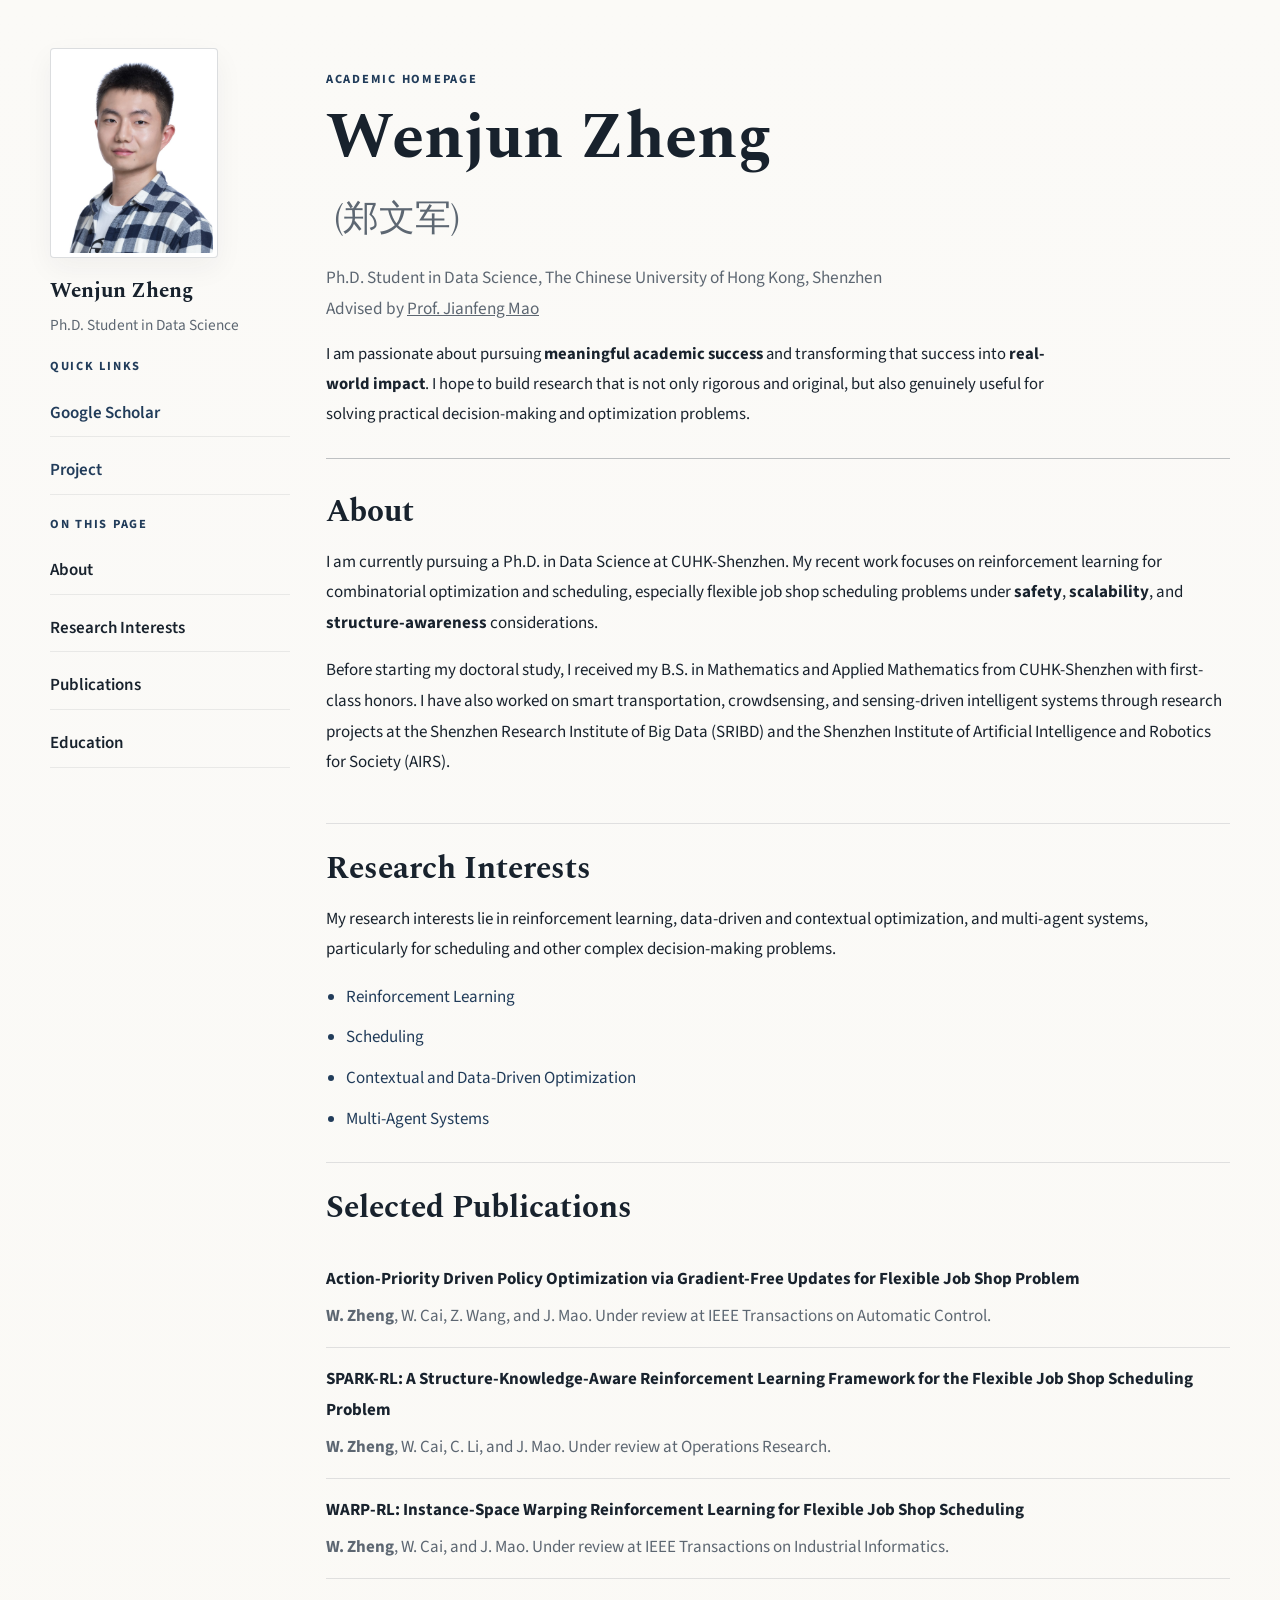
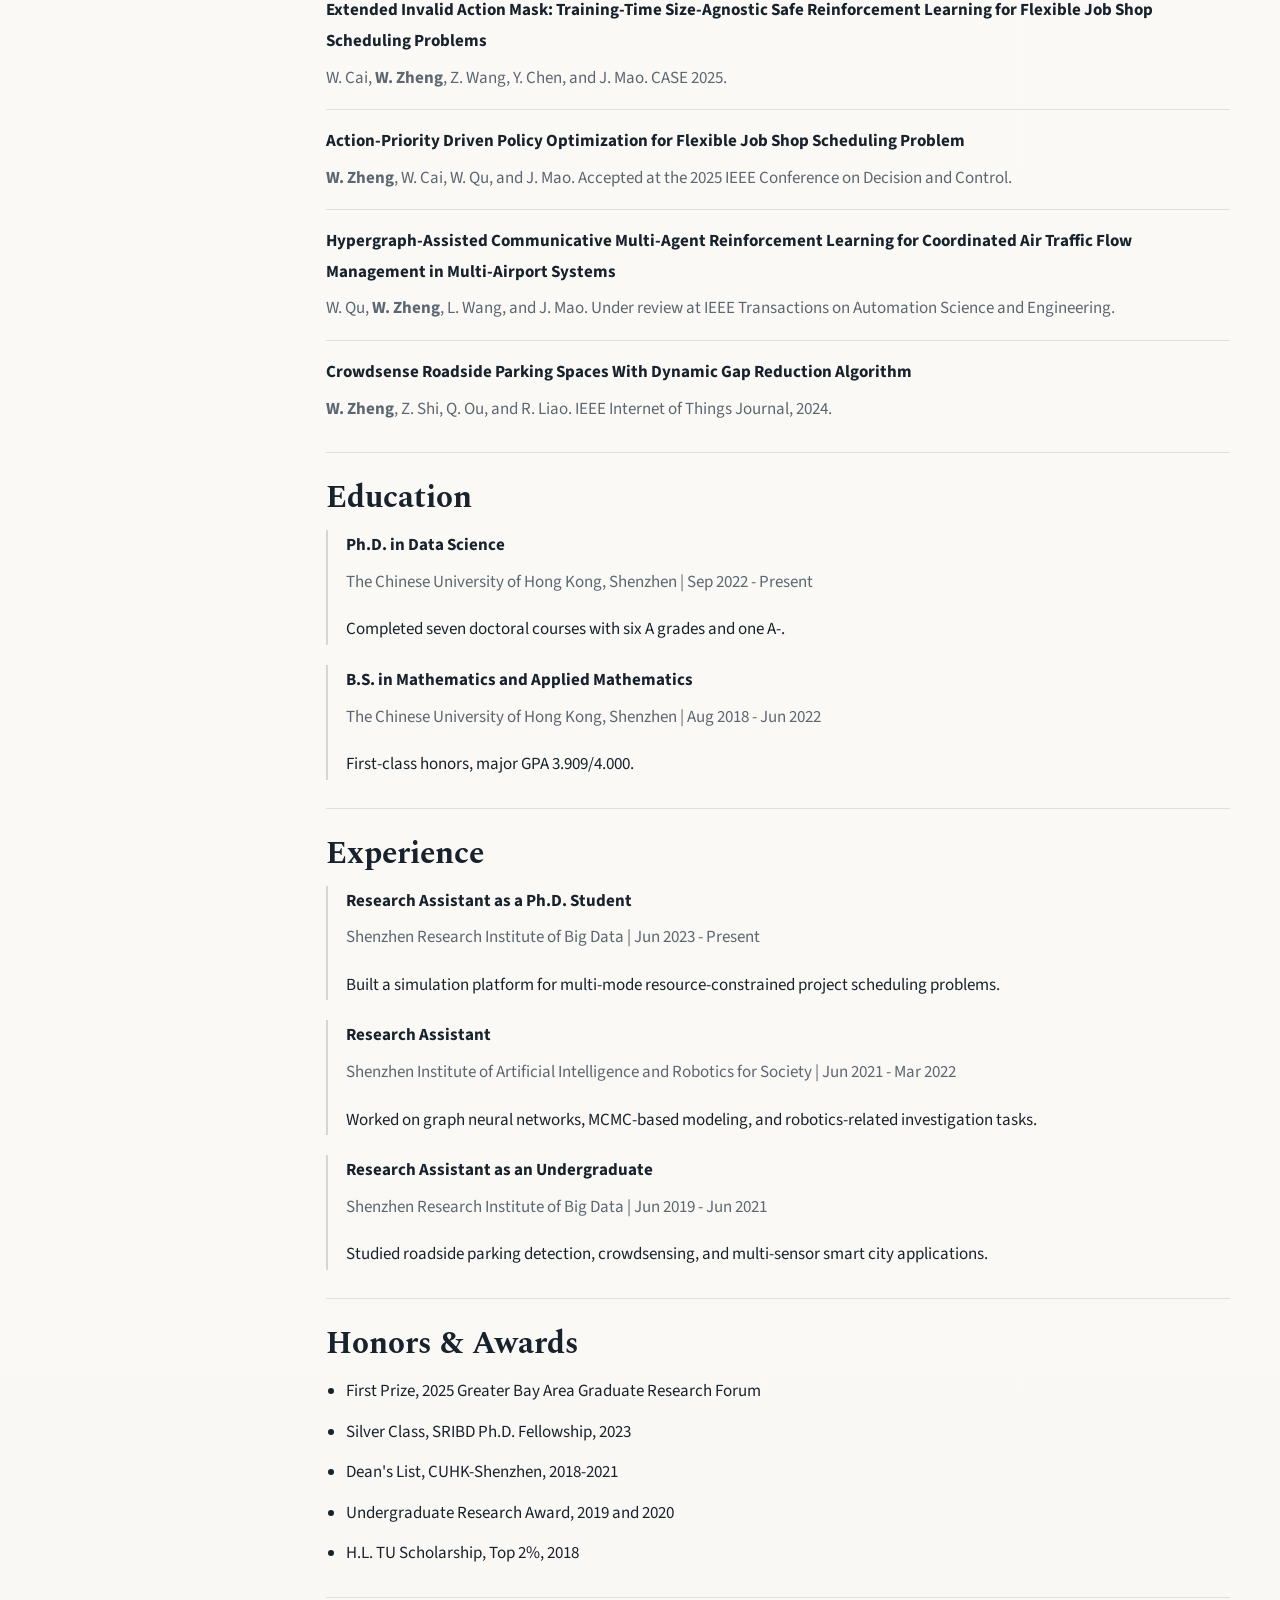
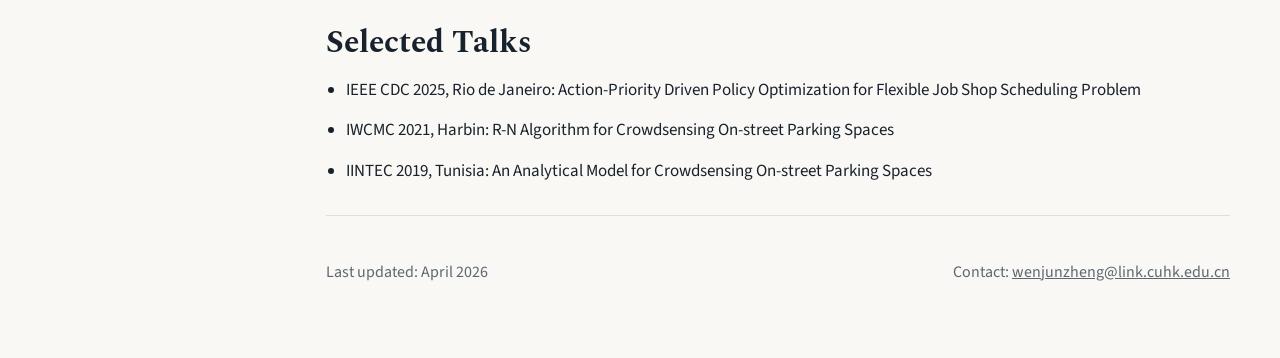
==== index.html @ fa0d7e18 "Remove publication note from homepage" ====
<!DOCTYPE html>
<html lang="en">
<head>
  <meta charset="UTF-8">
  <meta name="viewport" content="width=device-width, initial-scale=1.0">
  <title>Wenjun Zheng</title>
  <meta
    name="description"
    content="Wenjun Zheng is a Ph.D. student in Data Science at The Chinese University of Hong Kong, Shenzhen."
  >
  <link rel="preconnect" href="https://fonts.googleapis.com">
  <link rel="preconnect" href="https://fonts.gstatic.com" crossorigin>
  <link
    href="https://fonts.googleapis.com/css2?family=Source+Sans+3:wght@400;600;700&family=Spectral:wght@400;600;700&display=swap"
    rel="stylesheet"
  >
  <link rel="stylesheet" href="styles.css?v=20260409g">
</head>
<body class="project-page homepage-page">
  <div class="page-shell">
    <div class="project-layout">
      <aside class="project-sidebar">
        <div class="sidebar-block">
          <div class="homepage-portrait-card">
            <div class="portrait-frame homepage-portrait-frame">
              <img src="assets/wenjun-zheng.jpg" alt="Portrait of Wenjun Zheng">
            </div>
            <p class="homepage-portrait-name">Wenjun Zheng</p>
            <p class="homepage-portrait-role">Ph.D. Student in Data Science</p>
          </div>
        </div>

        <div class="sidebar-block">
          <p class="eyebrow">Quick Links</p>
          <nav class="sidebar-links">
            <a href="https://scholar.google.com/citations?user=0Aq3UvAAAAAJ&hl=zh-CN" target="_blank" rel="noreferrer">Google Scholar</a>
            <a href="project-apdpo.html">Project</a>
          </nav>
        </div>

        <div class="sidebar-block">
          <p class="eyebrow">On This Page</p>
          <nav class="sidebar-links sidebar-links-secondary">
            <a href="#about">About</a>
            <a href="#interests">Research Interests</a>
            <a href="#publications">Publications</a>
            <a href="#education">Education</a>
          </nav>
        </div>

      </aside>

      <div class="project-main">
        <header class="subpage-hero">
          <p class="eyebrow">Academic Homepage</p>
          <h1>Wenjun Zheng <span class="name-cn">(郑文军)</span></h1>
          <p class="subtitle">
            Ph.D. Student in Data Science, The Chinese University of Hong Kong, Shenzhen
            <br>
            Advised by <a href="https://sds.cuhk.edu.cn/en/teacher/268" target="_blank" rel="noreferrer">Prof. Jianfeng Mao</a>
          </p>
          <p class="intro">
            I am passionate about pursuing <strong>meaningful academic success</strong> and transforming
            that success into <strong>real-world impact</strong>. I hope to build research that is not only
            rigorous and original, but also genuinely useful for solving practical decision-making and
            optimization problems.
          </p>
        </header>

        <main class="content-flow">
          <section class="content-section" id="about">
            <h2>About</h2>
            <p>
              I am currently pursuing a Ph.D. in Data Science at CUHK-Shenzhen. My recent work focuses on
              reinforcement learning for combinatorial optimization and scheduling, especially flexible job shop
              scheduling problems under <strong>safety</strong>, <strong>scalability</strong>, and <strong>structure-awareness</strong> considerations.
            </p>
            <p>
              Before starting my doctoral study, I received my B.S. in Mathematics and Applied Mathematics from
              CUHK-Shenzhen with first-class honors. I have also worked on smart transportation, crowdsensing,
              and sensing-driven intelligent systems through research projects at the Shenzhen Research Institute
              of Big Data (SRIBD) and the Shenzhen Institute of Artificial Intelligence and Robotics for Society
              (AIRS).
            </p>
          </section>

          <section class="content-section" id="interests">
            <h2>Research Interests</h2>
            <p>
              My research interests lie in reinforcement learning, data-driven and contextual optimization, and
              multi-agent systems, particularly for scheduling and other complex decision-making problems.
            </p>
            <ul class="plain-list interests-list">
              <li>Reinforcement Learning</li>
              <li>Scheduling</li>
              <li>Contextual and Data-Driven Optimization</li>
              <li>Multi-Agent Systems</li>
            </ul>
          </section>

          <section class="content-section" id="publications">
            <div class="section-heading">
              <h2>Selected Publications</h2>
            </div>
            <div class="publication-list">
              <article>
                <p class="pub-title">Action-Priority Driven Policy Optimization via Gradient-Free Updates for Flexible Job Shop Problem</p>
                <p class="pub-meta"><strong>W. Zheng</strong>, W. Cai, Z. Wang, and J. Mao. Under review at IEEE Transactions on Automatic Control.</p>
              </article>
              <article>
                <p class="pub-title">SPARK-RL: A Structure-Knowledge-Aware Reinforcement Learning Framework for the Flexible Job Shop Scheduling Problem</p>
                <p class="pub-meta"><strong>W. Zheng</strong>, W. Cai, C. Li, and J. Mao. Under review at Operations Research.</p>
              </article>
              <article>
                <p class="pub-title">WARP-RL: Instance-Space Warping Reinforcement Learning for Flexible Job Shop Scheduling</p>
                <p class="pub-meta"><strong>W. Zheng</strong>, W. Cai, and J. Mao. Under review at IEEE Transactions on Industrial Informatics.</p>
              </article>
              <article>
                <p class="pub-title">Extended Invalid Action Mask: Training-Time Size-Agnostic Safe Reinforcement Learning for Flexible Job Shop Scheduling Problems</p>
                <p class="pub-meta">W. Cai, <strong>W. Zheng</strong>, Z. Wang, Y. Chen, and J. Mao. CASE 2025.</p>
              </article>
              <article>
                <p class="pub-title">Action-Priority Driven Policy Optimization for Flexible Job Shop Scheduling Problem</p>
                <p class="pub-meta"><strong>W. Zheng</strong>, W. Cai, W. Qu, and J. Mao. Accepted at the 2025 IEEE Conference on Decision and Control.</p>
              </article>
              <article>
                <p class="pub-title">Hypergraph-Assisted Communicative Multi-Agent Reinforcement Learning for Coordinated Air Traffic Flow Management in Multi-Airport Systems</p>
                <p class="pub-meta">W. Qu, <strong>W. Zheng</strong>, L. Wang, and J. Mao. Under review at IEEE Transactions on Automation Science and Engineering.</p>
              </article>
              <article>
                <p class="pub-title">Crowdsense Roadside Parking Spaces With Dynamic Gap Reduction Algorithm</p>
                <p class="pub-meta"><strong>W. Zheng</strong>, Z. Shi, Q. Ou, and R. Liao. IEEE Internet of Things Journal, 2024.</p>
              </article>
            </div>
          </section>

          <section class="content-section" id="education">
            <h2>Education</h2>
            <div class="timeline">
              <div class="timeline-item">
                <p class="timeline-title">Ph.D. in Data Science</p>
                <p class="timeline-meta">The Chinese University of Hong Kong, Shenzhen | Sep 2022 - Present</p>
                <p>Completed seven doctoral courses with six A grades and one A-.</p>
              </div>
              <div class="timeline-item">
                <p class="timeline-title">B.S. in Mathematics and Applied Mathematics</p>
                <p class="timeline-meta">The Chinese University of Hong Kong, Shenzhen | Aug 2018 - Jun 2022</p>
                <p>First-class honors, major GPA 3.909/4.000.</p>
              </div>
            </div>
          </section>

          <section class="content-section" id="experience">
            <h2>Experience</h2>
            <div class="timeline">
              <div class="timeline-item">
                <p class="timeline-title">Research Assistant as a Ph.D. Student</p>
                <p class="timeline-meta">Shenzhen Research Institute of Big Data | Jun 2023 - Present</p>
                <p>Built a simulation platform for multi-mode resource-constrained project scheduling problems.</p>
              </div>
              <div class="timeline-item">
                <p class="timeline-title">Research Assistant</p>
                <p class="timeline-meta">Shenzhen Institute of Artificial Intelligence and Robotics for Society | Jun 2021 - Mar 2022</p>
                <p>Worked on graph neural networks, MCMC-based modeling, and robotics-related investigation tasks.</p>
              </div>
              <div class="timeline-item">
                <p class="timeline-title">Research Assistant as an Undergraduate</p>
                <p class="timeline-meta">Shenzhen Research Institute of Big Data | Jun 2019 - Jun 2021</p>
                <p>Studied roadside parking detection, crowdsensing, and multi-sensor smart city applications.</p>
              </div>
            </div>
          </section>

          <section class="content-section">
            <h2>Honors &amp; Awards</h2>
            <ul class="plain-list">
              <li>First Prize, 2025 Greater Bay Area Graduate Research Forum</li>
              <li>Silver Class, SRIBD Ph.D. Fellowship, 2023</li>
              <li>Dean's List, CUHK-Shenzhen, 2018-2021</li>
              <li>Undergraduate Research Award, 2019 and 2020</li>
              <li>H.L. TU Scholarship, Top 2%, 2018</li>
            </ul>
          </section>

          <section class="content-section">
            <h2>Selected Talks</h2>
            <ul class="plain-list">
              <li>IEEE CDC 2025, Rio de Janeiro: Action-Priority Driven Policy Optimization for Flexible Job Shop Scheduling Problem</li>
              <li>IWCMC 2021, Harbin: R-N Algorithm for Crowdsensing On-street Parking Spaces</li>
              <li>IINTEC 2019, Tunisia: An Analytical Model for Crowdsensing On-street Parking Spaces</li>
            </ul>
          </section>
        </main>

        <footer class="footer">
          <p>Last updated: April 2026</p>
          <p>Contact: <a href="mailto:wenjunzheng@link.cuhk.edu.cn">wenjunzheng@link.cuhk.edu.cn</a></p>
        </footer>
      </div>
    </div>
  </div>
</body>
</html>
---- styles.css ----
:root {
  --bg: #f6f3ec;
  --paper: #fcfbf7;
  --paper-strong: #ffffff;
  --line: rgba(34, 46, 58, 0.16);
  --line-strong: rgba(34, 46, 58, 0.28);
  --text: #18222d;
  --muted: #5d6772;
  --accent: #213c5a;
  --accent-soft: rgba(33, 60, 90, 0.08);
  --shadow: 0 10px 28px rgba(30, 42, 50, 0.05);
}

* {
  box-sizing: border-box;
}

html {
  scroll-behavior: smooth;
}

body {
  margin: 0;
  min-height: 100vh;
  color: var(--text);
  background:
    linear-gradient(180deg, rgba(255, 255, 255, 0.45), rgba(255, 255, 255, 0.45)),
    linear-gradient(180deg, #f8f6f1 0%, var(--bg) 100%);
  font-family: "Source Sans 3", "Segoe UI", sans-serif;
  font-size: 17px;
  line-height: 1.8;
}

a {
  color: inherit;
}

.page-shell {
  width: min(920px, calc(100% - 40px));
  margin: 0 auto;
  padding: 48px 0 56px;
}

.project-page .page-shell {
  width: min(1180px, calc(100% - 40px));
}

.eyebrow {
  margin: 0 0 12px;
  color: var(--accent);
  font-size: 0.78rem;
  font-weight: 700;
  letter-spacing: 0.14em;
  text-transform: uppercase;
}

h1,
h2 {
  margin: 0;
  font-family: "Spectral", Georgia, serif;
  line-height: 1.12;
}

h1 {
  font-size: clamp(2.55rem, 5.5vw, 4.05rem);
  max-width: 14ch;
}

h2 {
  font-size: clamp(1.55rem, 2.8vw, 1.95rem);
  margin-bottom: 14px;
}

h3 {
  margin: 0;
  font-family: "Source Sans 3", "Segoe UI", sans-serif;
}

.name-cn {
  display: inline-block;
  color: var(--muted);
  font-size: 0.56em;
  font-weight: 500;
  margin-left: 8px;
}

.subtitle {
  margin: 14px 0 0;
  max-width: 58rem;
  color: var(--muted);
  font-size: 1.08rem;
}

.intro {
  margin: 16px 0 0;
  max-width: 46rem;
  font-size: 1.04rem;
}

.hero,
.subpage-hero {
  padding: 20px 0 28px;
  margin-bottom: 8px;
  border-bottom: 1px solid var(--line-strong);
}

.hero-grid {
  display: grid;
  grid-template-columns: minmax(0, 1fr) 144px;
  gap: 24px;
  align-items: start;
}

.hero-copy {
  position: relative;
  z-index: 1;
}

.hero-actions {
  display: flex;
  flex-wrap: wrap;
  gap: 12px;
  margin-top: 22px;
}

.hero-actions a {
  display: inline-flex;
  align-items: center;
  justify-content: center;
  padding: 9px 14px;
  border: 1px solid var(--line);
  border-radius: 6px;
  background: transparent;
  color: var(--accent);
  font-weight: 700;
  text-decoration: none;
  transition: background-color 180ms ease, border-color 180ms ease;
}

.hero-actions a:hover {
  background: rgba(33, 60, 90, 0.04);
  border-color: var(--line-strong);
}

.project-layout {
  display: grid;
  grid-template-columns: 240px minmax(0, 1fr);
  gap: 36px;
  align-items: start;
}

.project-sidebar {
  position: sticky;
  top: 24px;
}

.sidebar-block + .sidebar-block,
.sidebar-note {
  margin-top: 18px;
}

.sidebar-links {
  display: grid;
  gap: 10px;
}

.sidebar-links a {
  display: block;
  padding: 8px 0;
  border-bottom: 1px solid rgba(34, 46, 58, 0.08);
  color: var(--accent);
  font-weight: 600;
  text-decoration: none;
}

.sidebar-links a:hover {
  color: #102b47;
}

.sidebar-links-secondary a {
  color: var(--text);
  font-weight: 600;
}

.sidebar-note {
  padding: 16px;
  border-radius: 4px;
  border: 1px solid var(--line);
  background: var(--paper);
}

.sidebar-note p {
  margin: 0;
}

.sidebar-note p + p {
  margin-top: 10px;
  color: var(--muted);
}

.sidebar-note-title {
  color: var(--accent);
  font-weight: 800;
  letter-spacing: 0.08em;
  text-transform: uppercase;
  font-size: 0.8rem;
}

.project-main {
  min-width: 0;
}

.homepage-portrait-card {
  text-align: left;
}

.portrait-frame {
  width: min(100%, 144px);
  aspect-ratio: 4 / 5;
  padding: 4px;
  border-radius: 4px;
  background: var(--paper-strong);
  border: 1px solid var(--line);
  box-shadow: var(--shadow);
}

.homepage-portrait-frame {
  width: min(100%, 168px);
}

.portrait-frame img {
  display: block;
  width: 100%;
  height: 100%;
  object-fit: cover;
  object-position: center 28%;
  border-radius: 2px;
}

.homepage-portrait-name {
  margin: 14px 0 4px;
  font-family: "Spectral", Georgia, serif;
  font-size: 1.32rem;
  font-weight: 700;
}

.homepage-portrait-role {
  margin: 0;
  color: var(--muted);
  font-size: 0.96rem;
  line-height: 1.5;
}

main {
  display: block;
}

.content-section {
  padding: 28px 0;
  border-bottom: 1px solid rgba(34, 46, 58, 0.12);
  animation: rise 480ms ease both;
}

.section-heading {
  display: flex;
  flex-wrap: wrap;
  gap: 10px 16px;
  justify-content: space-between;
  align-items: end;
  margin-bottom: 8px;
}

.section-heading p,
.timeline-meta,
.pub-meta,
.footer,
.footer a {
  color: var(--muted);
}

.plain-list {
  margin: 0;
  padding-left: 20px;
}

.plain-list li + li {
  margin-top: 10px;
}

.pipeline-list {
  margin: 0;
  padding-left: 22px;
}

.pipeline-list li + li {
  margin-top: 14px;
}

.interests-list li {
  color: var(--accent);
}

.section-link a,
.project-links a {
  color: var(--accent);
  font-weight: 700;
  text-decoration: none;
}

.project-links a:hover,
.section-link a:hover {
  text-decoration: underline;
}

.project-links {
  display: flex;
  flex-wrap: wrap;
  gap: 16px;
  margin-top: 18px;
}

.publication-list {
  display: grid;
  gap: 0;
}

.publication-list article {
  padding: 16px 0;
  border-bottom: 1px solid rgba(34, 46, 58, 0.12);
}

.publication-list article:last-child {
  border-bottom: 0;
  padding-bottom: 0;
}

.pub-title,
.timeline-title {
  margin: 0 0 6px;
  font-weight: 700;
}

.pub-meta,
.timeline-meta {
  margin: 0;
}

.timeline {
  display: grid;
  gap: 20px;
}

.timeline-item {
  padding-left: 18px;
  border-left: 2px solid rgba(33, 60, 90, 0.18);
}

.timeline-item p:last-child {
  margin-bottom: 0;
}

.paper-figure {
  margin: 20px 0 0;
  padding: 16px;
  border: 1px solid rgba(33, 60, 90, 0.12);
  border-radius: 20px;
  background:
    linear-gradient(180deg, rgba(255, 255, 255, 0.92), rgba(247, 250, 253, 0.96)),
    radial-gradient(circle at top left, rgba(111, 180, 255, 0.08), transparent 34%),
    radial-gradient(circle at bottom right, rgba(255, 203, 107, 0.08), transparent 30%);
  box-shadow:
    0 18px 34px rgba(23, 35, 47, 0.06),
    inset 0 1px 0 rgba(255, 255, 255, 0.72);
}

.scientific-diagram {
  display: block;
  width: 100%;
  height: auto;
  border-radius: 16px;
}

.figure-image {
  display: block;
  width: 100%;
  height: auto;
  border-radius: 16px;
  background: #ffffff;
}

.figure-image-problem {
  border: 1px solid rgba(33, 60, 90, 0.08);
  box-shadow: 0 14px 30px rgba(25, 40, 53, 0.08);
}

.figure-image-results {
  border: 1px solid rgba(33, 60, 90, 0.08);
  box-shadow: 0 14px 30px rgba(25, 40, 53, 0.08);
}

.figure-image-framework {
  border: 1px solid rgba(33, 60, 90, 0.08);
  box-shadow: 0 14px 30px rgba(25, 40, 53, 0.08);
}

.figure-caption {
  margin-top: 14px;
  color: var(--muted);
  font-size: 0.97rem;
  line-height: 1.65;
}

.fig-frame {
  stroke: rgba(34, 46, 58, 0.1);
  stroke-width: 1.2;
}

.fig-title {
  fill: #213c5a;
  font-size: 15px;
  font-weight: 700;
  letter-spacing: 0.04em;
}

.fig-label,
.op-text,
.machine-text,
.routing-text,
.objective-text,
.module-title,
.group-label,
.legend-label,
.axis-label,
.axis-note,
.module-sub,
.apdpo-text {
  fill: #18222d;
  font-size: 13px;
}

.fig-label,
.module-title,
.group-label {
  font-weight: 700;
}

.fig-panel-glass,
.fig-panel-glass-warm,
.chart-panel,
.group-panel,
.benchmark-pill,
.framework-track,
.framework-track-shine,
.update-chip,
.objective-chip,
.priority-strip {
  stroke-width: 1.2;
}

.fig-panel-glass {
  fill: rgba(255, 255, 255, 0.72);
  stroke: rgba(48, 74, 97, 0.12);
  backdrop-filter: blur(8px);
}

.fig-panel-glass-warm {
  fill: rgba(255, 248, 232, 0.84);
}

.job-lane {
  fill: rgba(255, 255, 255, 0.62);
  stroke: rgba(56, 79, 101, 0.08);
  stroke-width: 1;
}

.op-box,
.machine-box-svg,
.module-box,
.objective-box,
.chart-panel {
  stroke: rgba(34, 46, 58, 0.18);
  stroke-width: 1.2;
}

.module-box-strong,
.apdpo-box {
  stroke: rgba(33, 60, 90, 0.28);
  stroke-width: 1.2;
}

.op-box-bright,
.machine-box-emphasis,
.module-box-rich,
.bar-rich {
  filter: drop-shadow(0 8px 16px rgba(34, 46, 58, 0.08));
}

.machine-box-emphasis {
  stroke: rgba(46, 78, 110, 0.14);
}

.routing-node,
.machine-core,
.framework-node {
  stroke: rgba(21, 35, 51, 0.14);
  stroke-width: 1.1;
}

.routing-node-blue,
.machine-core-blue,
.framework-node-blue,
.mini-bar-blue,
.gantt-chip-blue {
  fill: #7cbcff;
}

.routing-node-gold,
.machine-core-gold,
.framework-node-gold,
.mini-bar-gold,
.gantt-chip-gold {
  fill: #ffc968;
}

.routing-node-green,
.machine-core-green,
.framework-node-green,
.mini-bar-green,
.gantt-chip-green {
  fill: #70d6b6;
}

.framework-track {
  fill: rgba(255, 255, 255, 0.58);
  stroke: rgba(38, 58, 81, 0.1);
}

.framework-track-shine {
  fill: none;
  stroke: rgba(255, 255, 255, 0.7);
}

.priority-strip {
  fill: rgba(255, 255, 255, 0.82);
  stroke: rgba(38, 58, 81, 0.12);
}

.objective-chip {
  fill: rgba(255, 255, 255, 0.88);
  stroke: rgba(44, 72, 98, 0.14);
}

.update-chip {
  fill: rgba(255, 244, 222, 0.92);
  stroke: rgba(175, 120, 12, 0.2);
}

.chart-panel {
  fill: rgba(255, 255, 255, 0.64);
}

.group-panel {
  fill: rgba(255, 255, 255, 0.5);
  stroke: rgba(53, 78, 102, 0.08);
}

.benchmark-pill {
  fill: rgba(255, 255, 255, 0.86);
  stroke: rgba(53, 78, 102, 0.1);
}

.job-link,
.assignment-arc,
.framework-link,
.module-line,
.axis-line,
.feedback-line,
.grid-line {
  fill: none;
  stroke-linecap: round;
}

.job-link,
.module-line,
.axis-line,
.framework-link {
  stroke: #40586d;
  stroke-width: 1.6;
}

.module-line-rich,
.axis-line-soft {
  stroke: rgba(64, 88, 109, 0.74);
}

.assignment-arc,
.feedback-line {
  stroke: rgba(98, 120, 141, 0.82);
  stroke-width: 2.1;
  stroke-dasharray: 5 6;
}

.assignment-arc-alt {
  stroke: rgba(109, 210, 182, 0.9);
}

.assignment-arc-gold {
  stroke: rgba(255, 194, 83, 0.92);
}

.assignment-arc-cool {
  stroke: rgba(116, 183, 255, 0.92);
}

.feedback-line-rich {
  stroke: rgba(69, 96, 124, 0.78);
  stroke-dasharray: 7 7;
}

.grid-line {
  stroke: rgba(34, 46, 58, 0.12);
  stroke-width: 1;
}

.bar-base {
  fill: rgba(96, 107, 120, 0.35);
}

.bar-solver {
  fill: #2d5a88;
}

.bar-or {
  fill: rgba(32, 38, 44, 0.82);
}

.table-caption {
  margin: 16px 0 0;
  color: var(--muted);
  font-size: 0.97rem;
}

.table-wrap {
  overflow-x: auto;
  margin-top: 18px;
  border: 1px solid var(--line);
  border-radius: 4px;
  background: var(--paper);
}

.benchmark-table {
  width: 100%;
  border-collapse: collapse;
  min-width: 620px;
}

.benchmark-table th,
.benchmark-table td {
  padding: 12px 14px;
  border-bottom: 1px solid rgba(34, 46, 58, 0.1);
  text-align: left;
}

.benchmark-table th {
  color: var(--accent);
  font-weight: 700;
  background: rgba(33, 60, 90, 0.06);
}

.benchmark-table tbody tr:last-child td {
  border-bottom: 0;
}

.benchmark-note {
  margin-top: 12px;
  color: var(--muted);
  font-size: 0.96rem;
}

.footer {
  display: flex;
  flex-wrap: wrap;
  gap: 8px 18px;
  justify-content: space-between;
  margin-top: 8px;
  padding: 18px 0 0;
  font-size: 1rem;
}

@keyframes rise {
  from {
    opacity: 0;
    transform: translateY(12px);
  }

  to {
    opacity: 1;
    transform: translateY(0);
  }
}

@media (max-width: 840px) {
  .page-shell {
    width: min(100% - 24px, 920px);
    padding-top: 22px;
  }

  .project-page .page-shell {
    width: min(100% - 24px, 1180px);
  }

  .project-layout {
    grid-template-columns: 1fr;
    gap: 22px;
  }

  .project-sidebar {
    position: static;
  }

  .homepage-portrait-frame,
  .portrait-frame {
    width: min(100%, 152px);
  }

  .hero-grid {
    grid-template-columns: 1fr;
  }

  .footer {
    padding-top: 16px;
  }
}
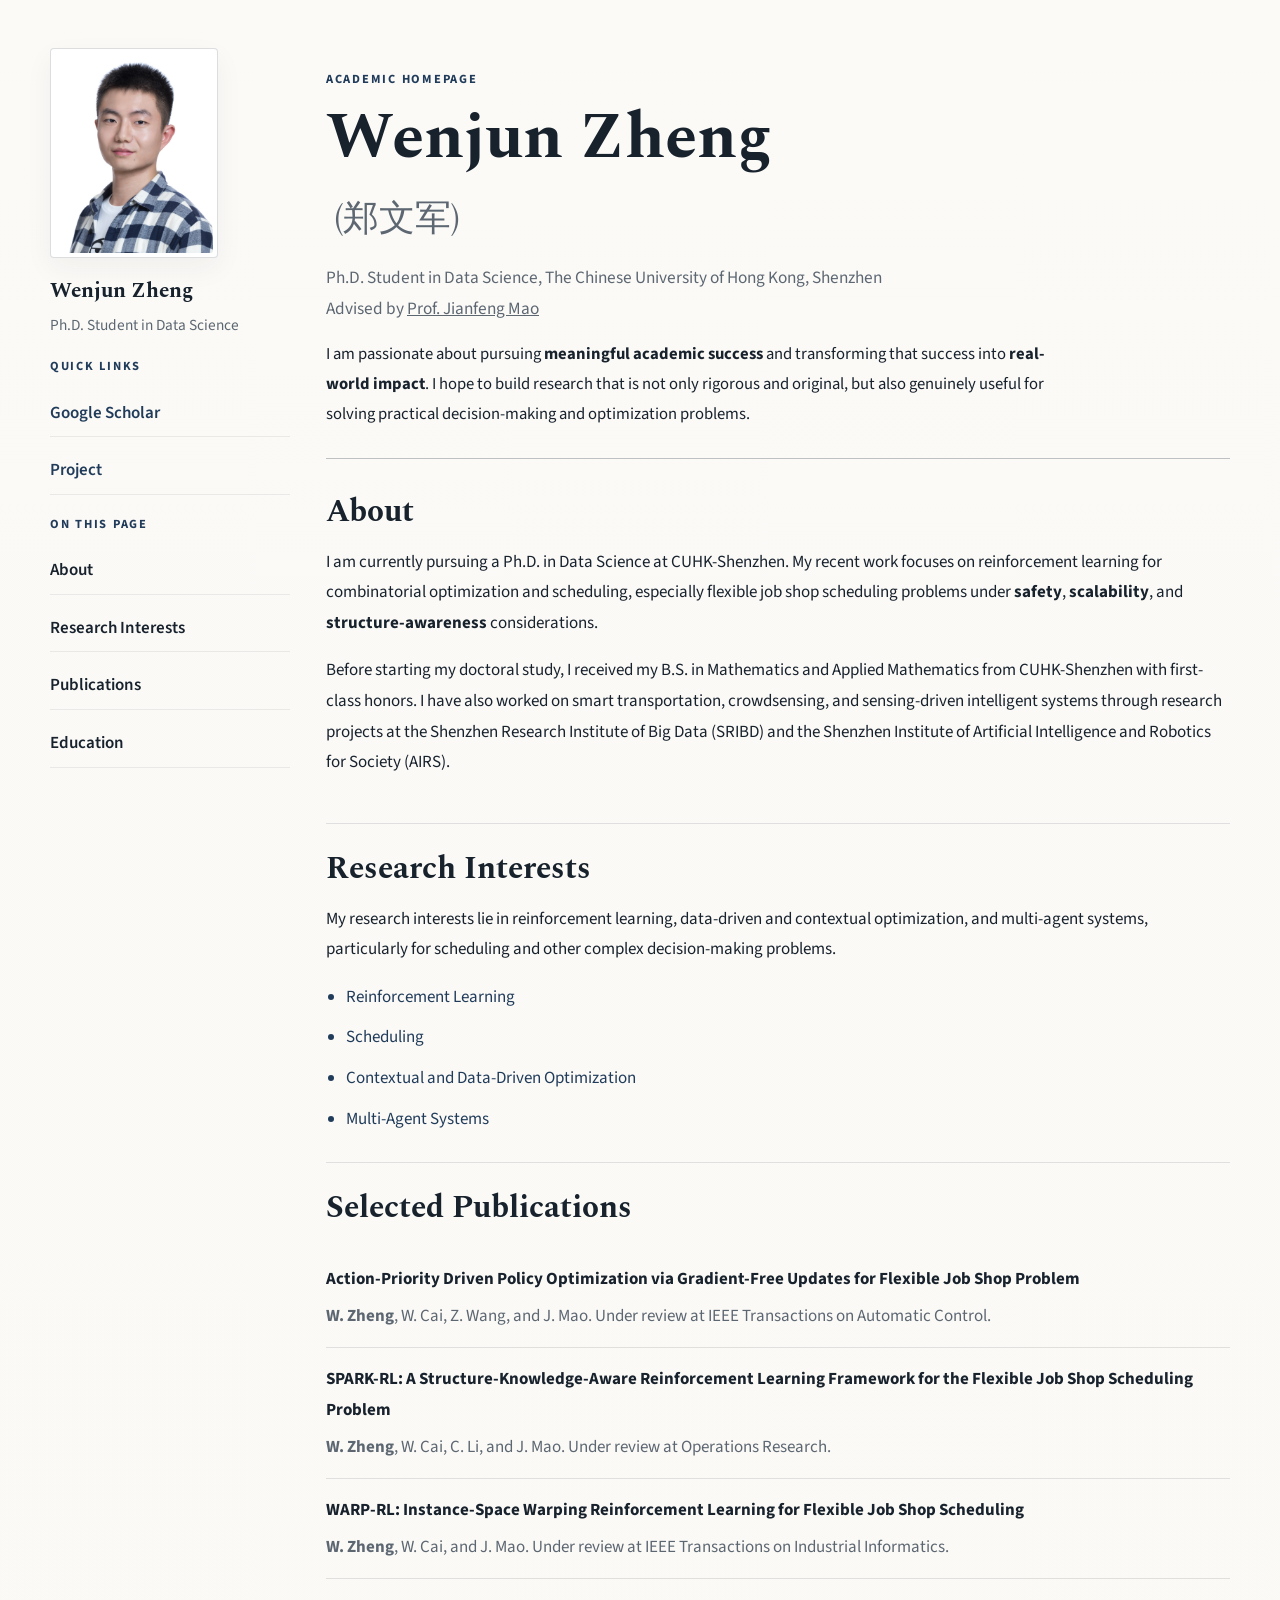
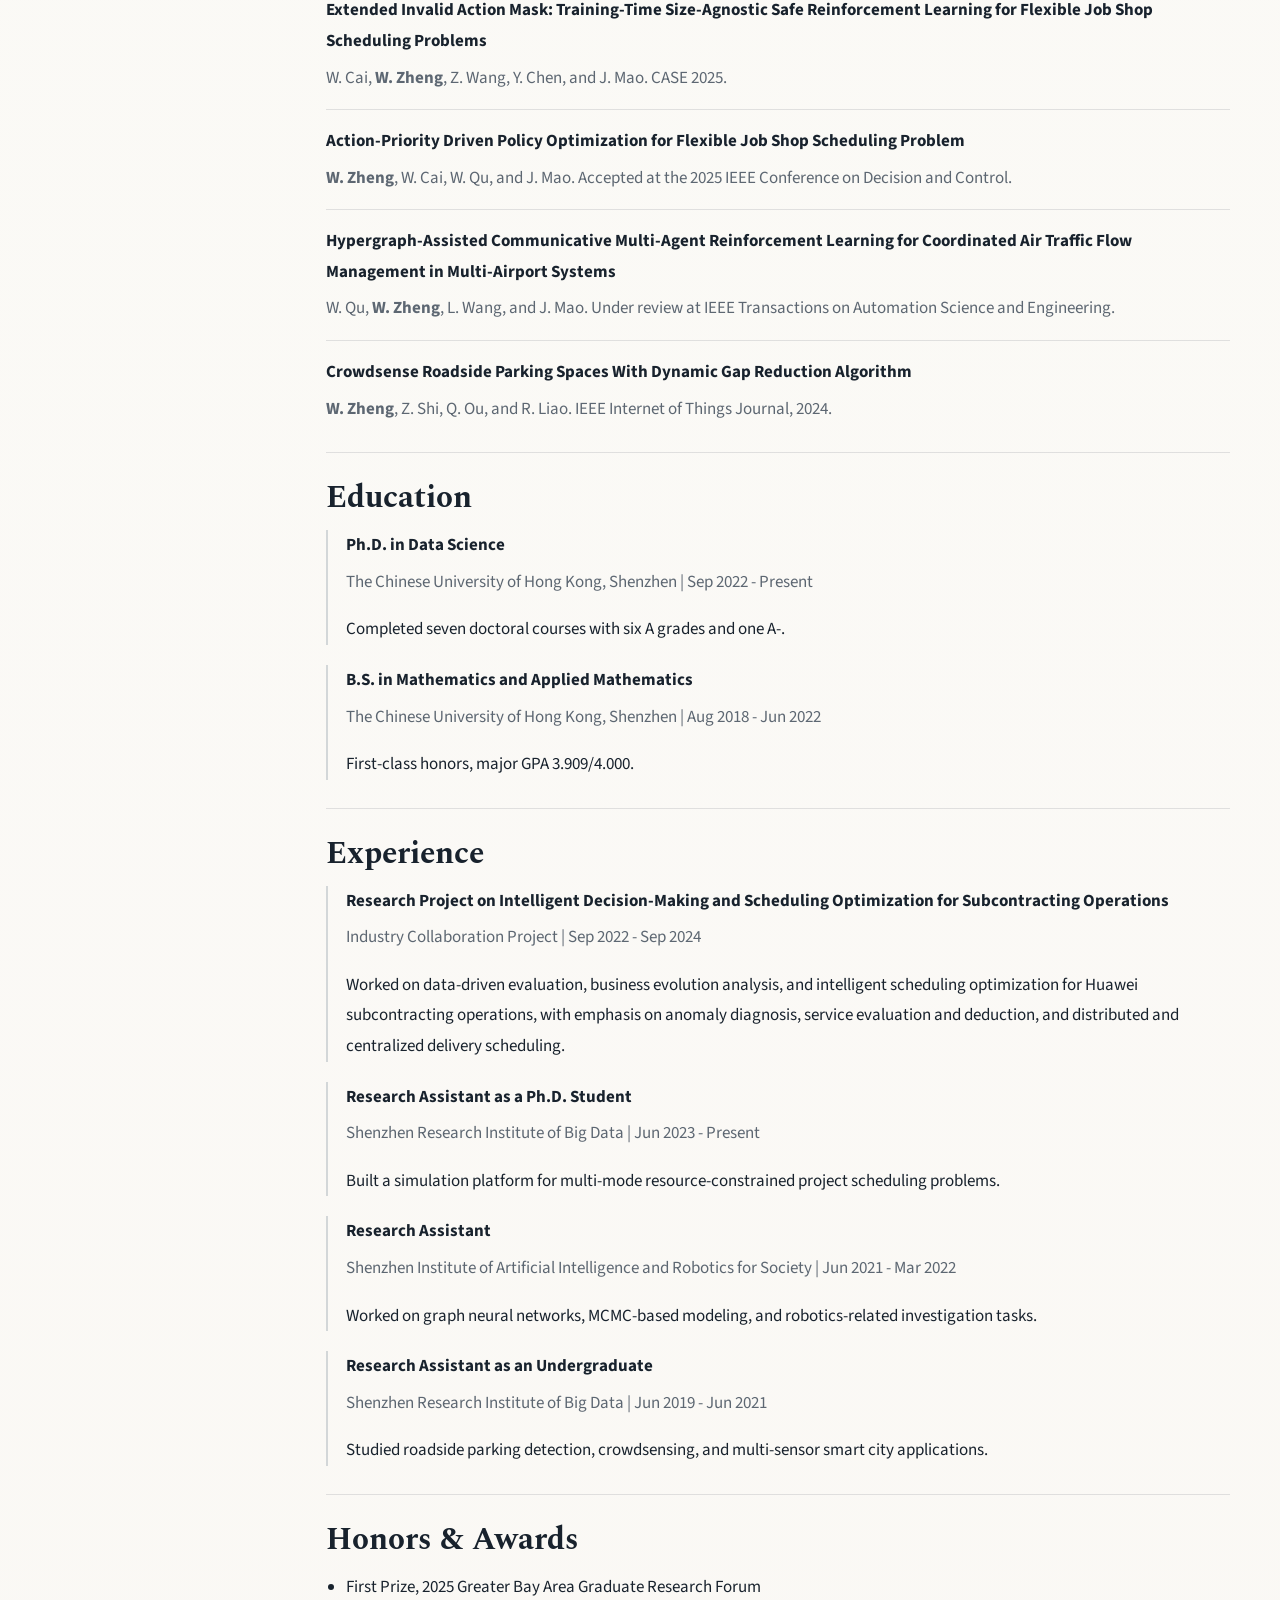
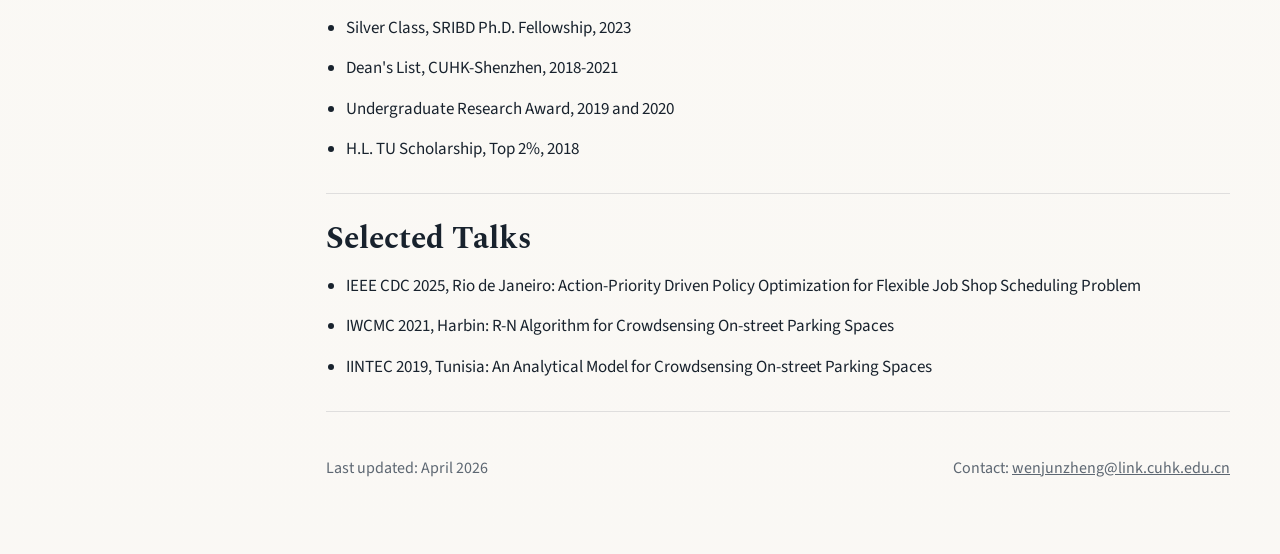
==== commit 89cd4071: "Add subcontracting optimization project experience" ====
--- a/index.html
+++ b/index.html
@@ -154,6 +154,11 @@
             <h2>Experience</h2>
             <div class="timeline">
               <div class="timeline-item">
+                <p class="timeline-title">Research Project on Intelligent Decision-Making and Scheduling Optimization for Subcontracting Operations</p>
+                <p class="timeline-meta">Industry Collaboration Project | Sep 2022 - Sep 2024</p>
+                <p>Worked on data-driven evaluation, business evolution analysis, and intelligent scheduling optimization for Huawei subcontracting operations, with emphasis on anomaly diagnosis, service evaluation and deduction, and distributed and centralized delivery scheduling.</p>
+              </div>
+              <div class="timeline-item">
                 <p class="timeline-title">Research Assistant as a Ph.D. Student</p>
                 <p class="timeline-meta">Shenzhen Research Institute of Big Data | Jun 2023 - Present</p>
                 <p>Built a simulation platform for multi-mode resource-constrained project scheduling problems.</p>
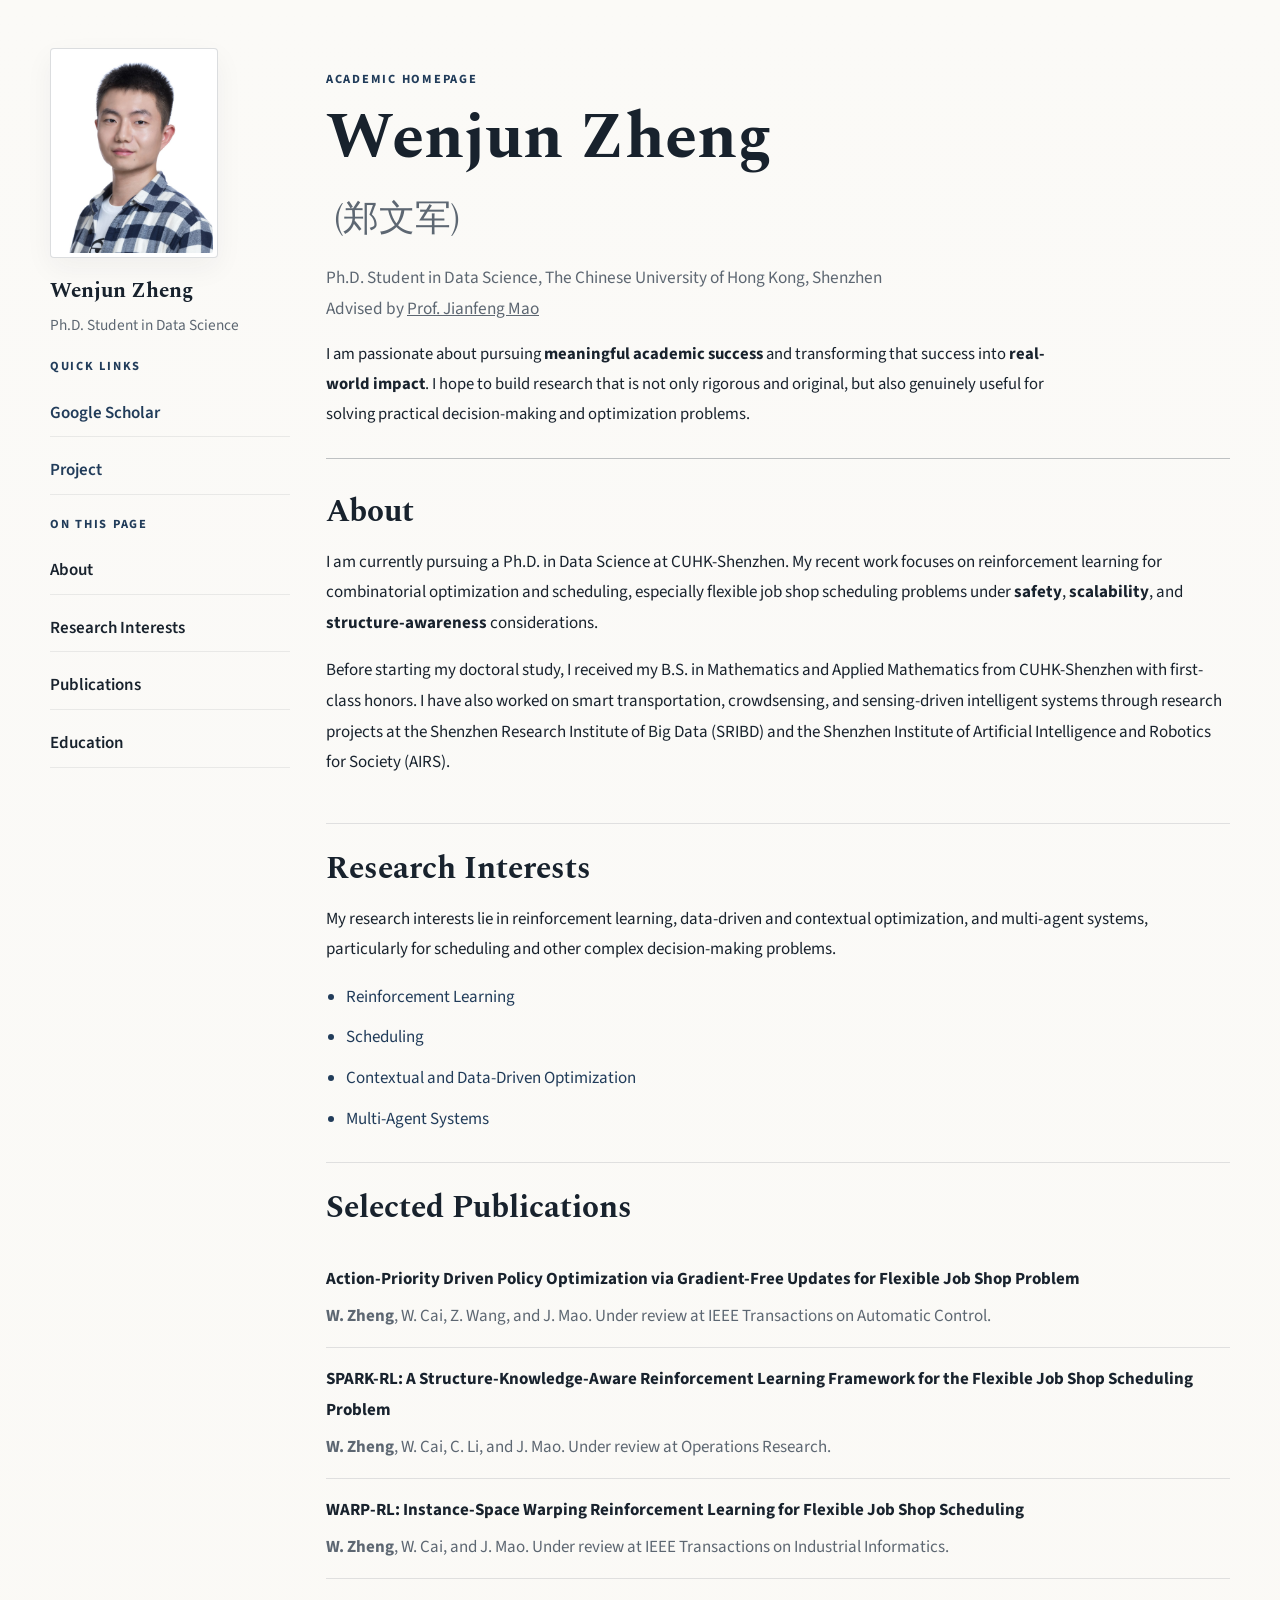
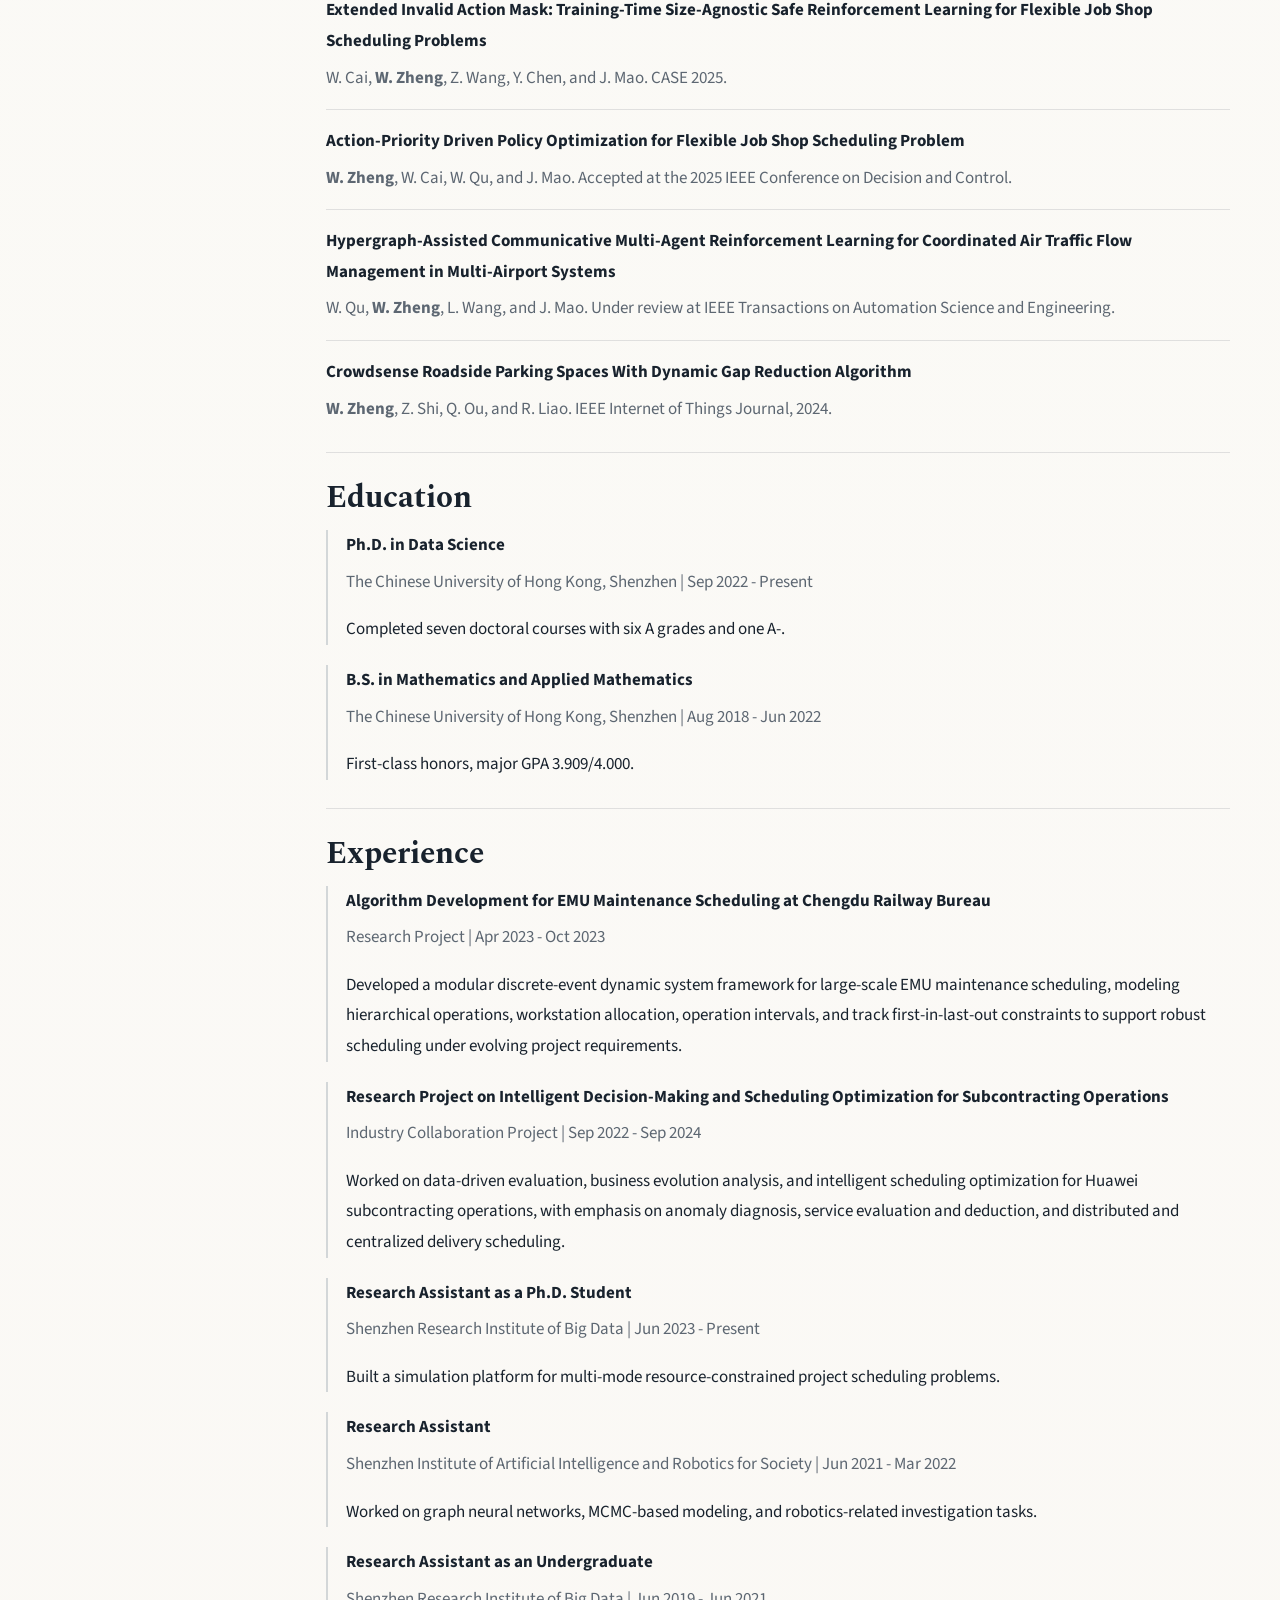
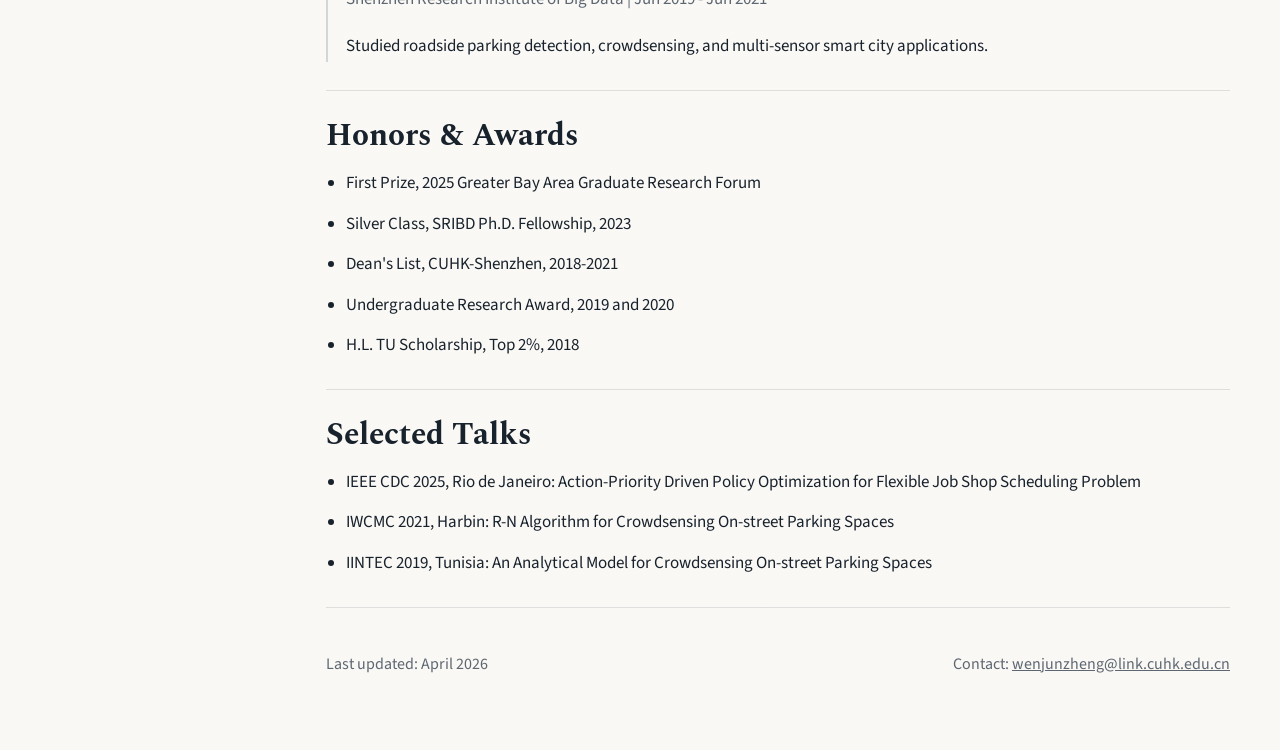
==== commit 4933c1d1: "Add Chengdu railway scheduling project" ====
--- a/index.html
+++ b/index.html
@@ -154,6 +154,11 @@
             <h2>Experience</h2>
             <div class="timeline">
               <div class="timeline-item">
+                <p class="timeline-title">Algorithm Development for EMU Maintenance Scheduling at Chengdu Railway Bureau</p>
+                <p class="timeline-meta">Research Project | Apr 2023 - Oct 2023</p>
+                <p>Developed a modular discrete-event dynamic system framework for large-scale EMU maintenance scheduling, modeling hierarchical operations, workstation allocation, operation intervals, and track first-in-last-out constraints to support robust scheduling under evolving project requirements.</p>
+              </div>
+              <div class="timeline-item">
                 <p class="timeline-title">Research Project on Intelligent Decision-Making and Scheduling Optimization for Subcontracting Operations</p>
                 <p class="timeline-meta">Industry Collaboration Project | Sep 2022 - Sep 2024</p>
                 <p>Worked on data-driven evaluation, business evolution analysis, and intelligent scheduling optimization for Huawei subcontracting operations, with emphasis on anomaly diagnosis, service evaluation and deduction, and distributed and centralized delivery scheduling.</p>
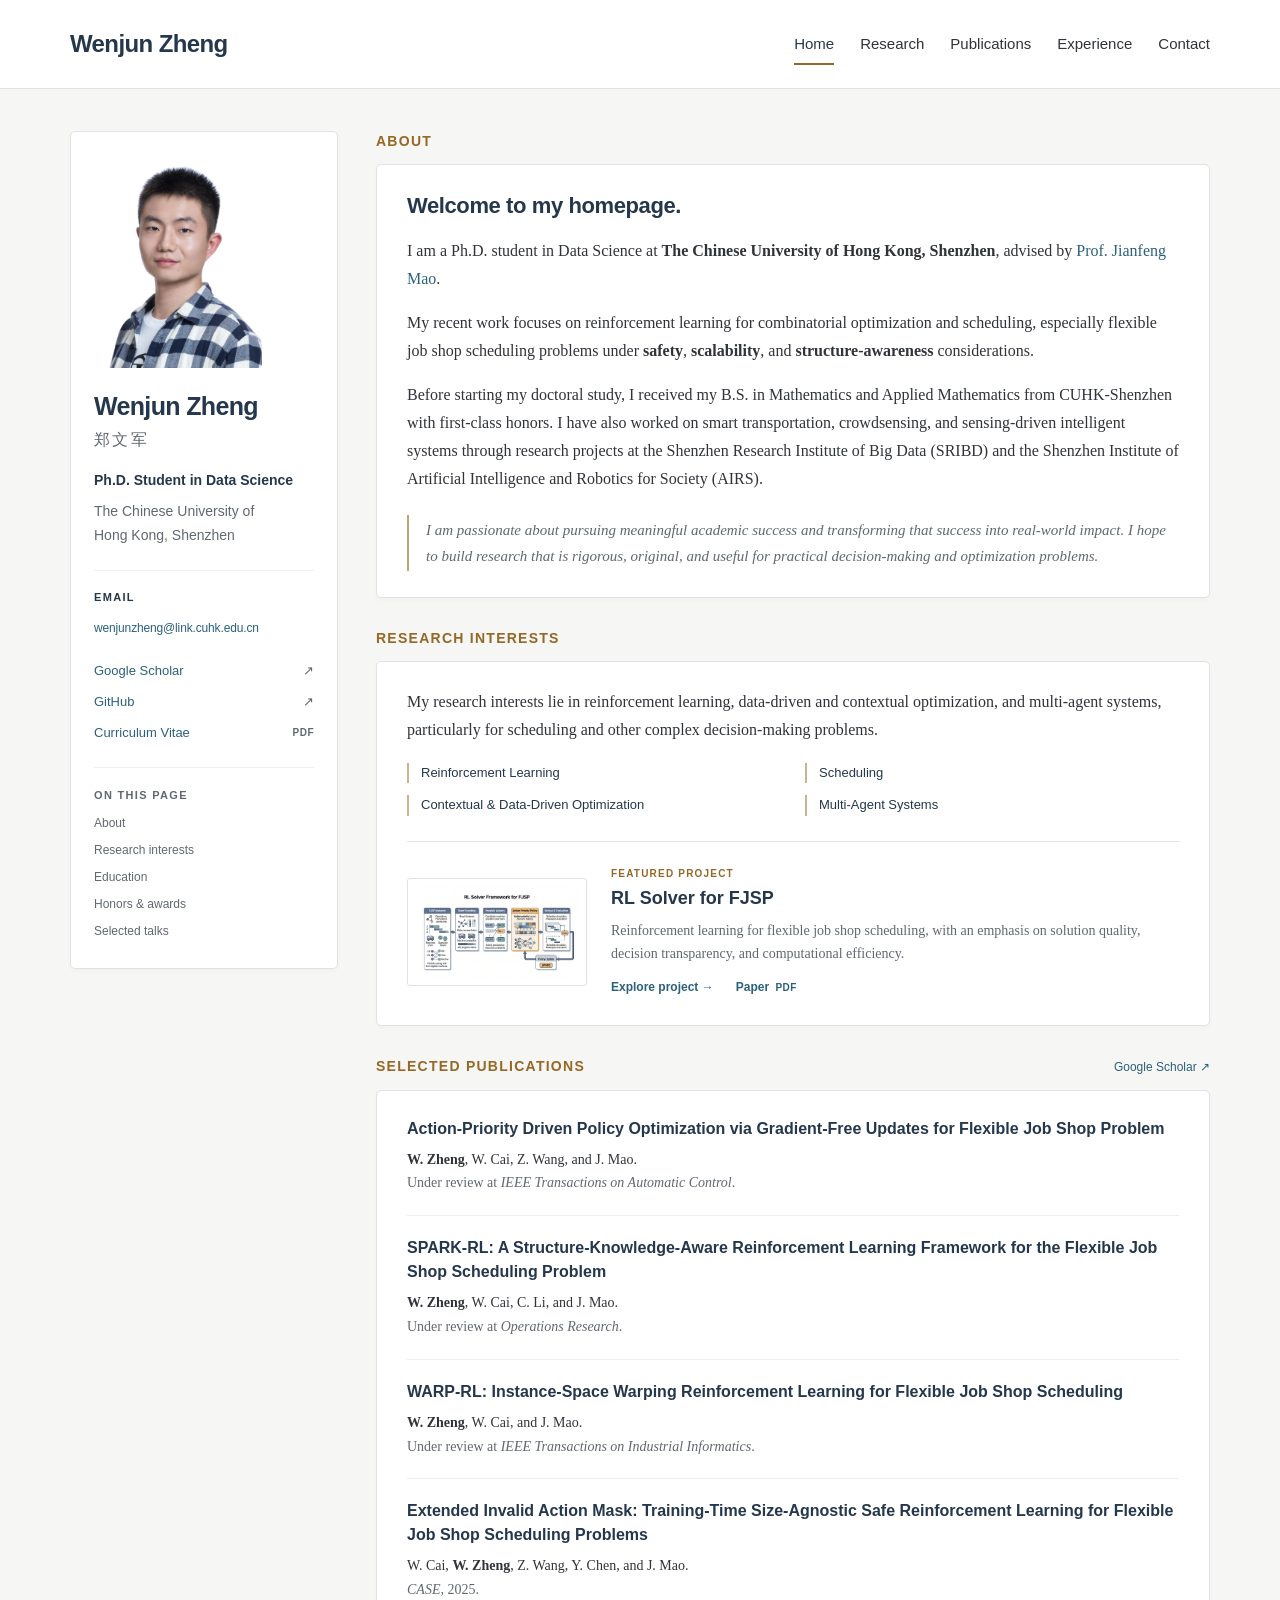
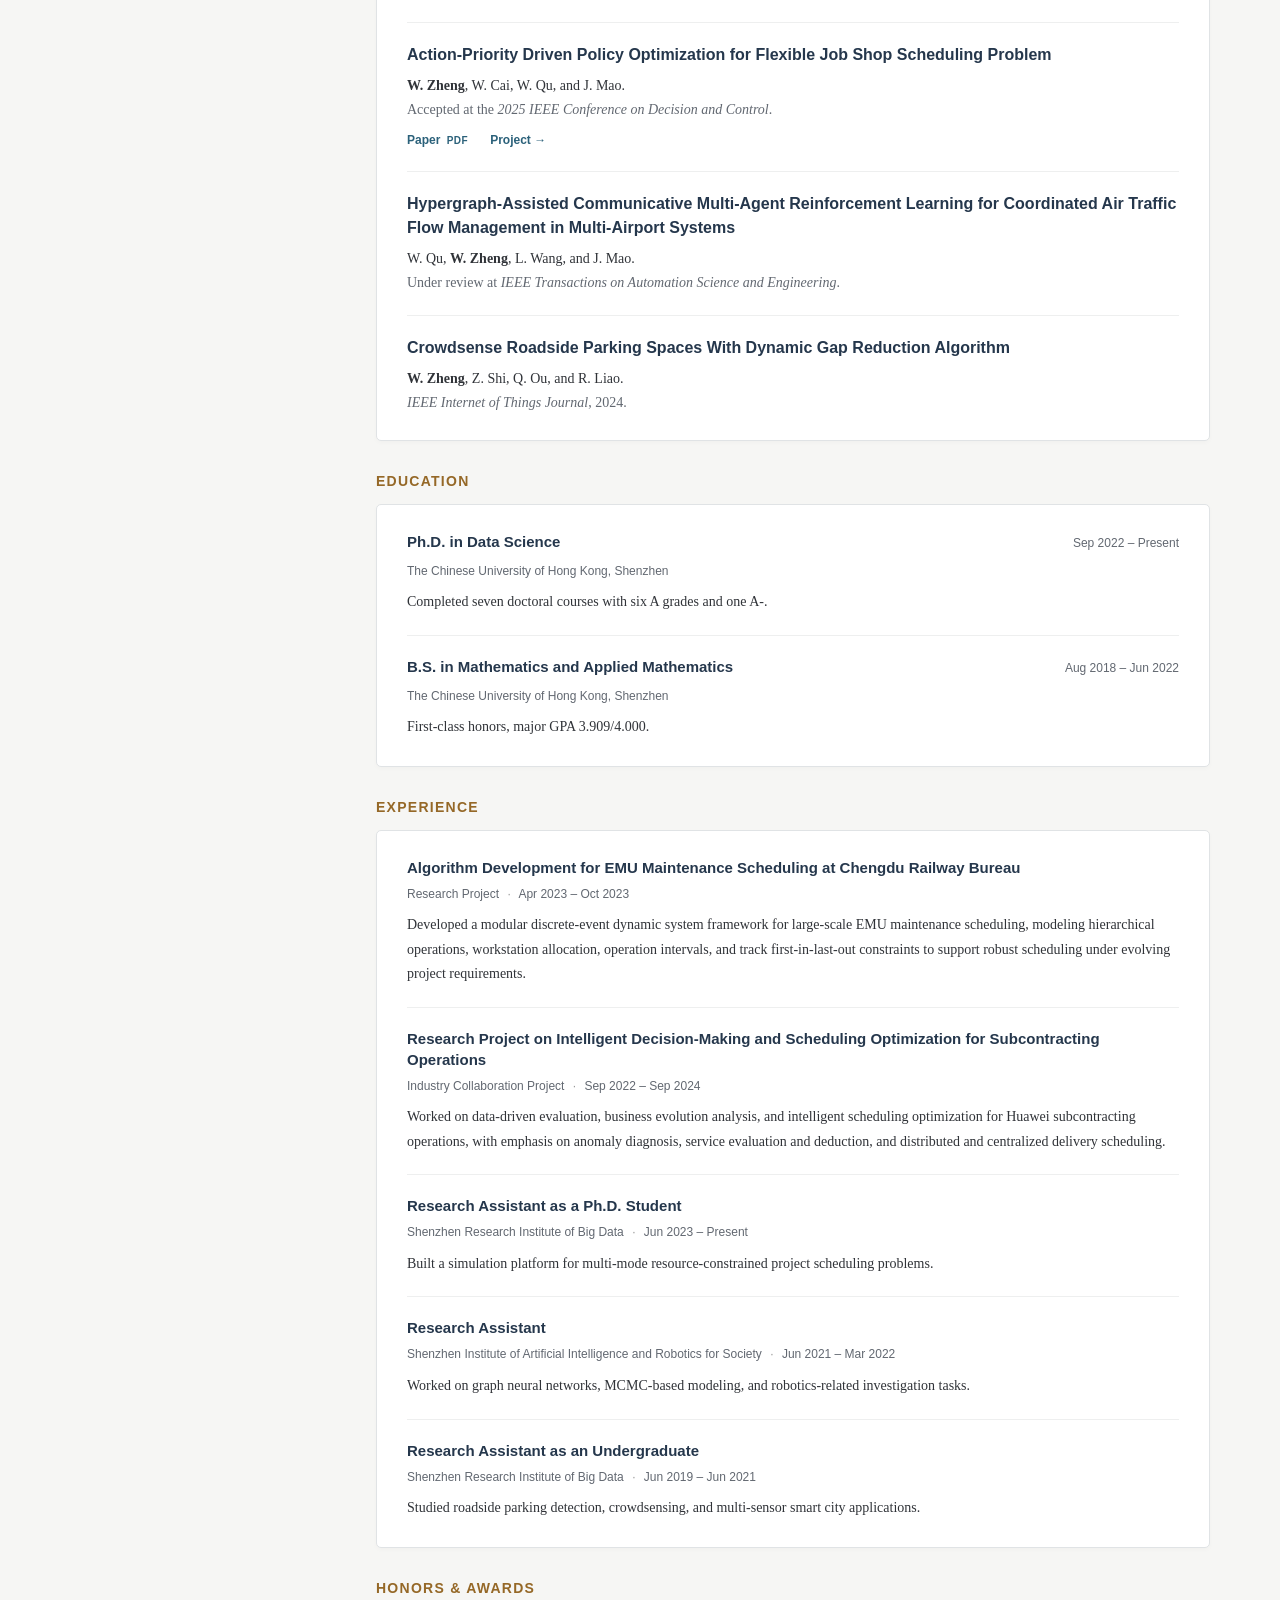
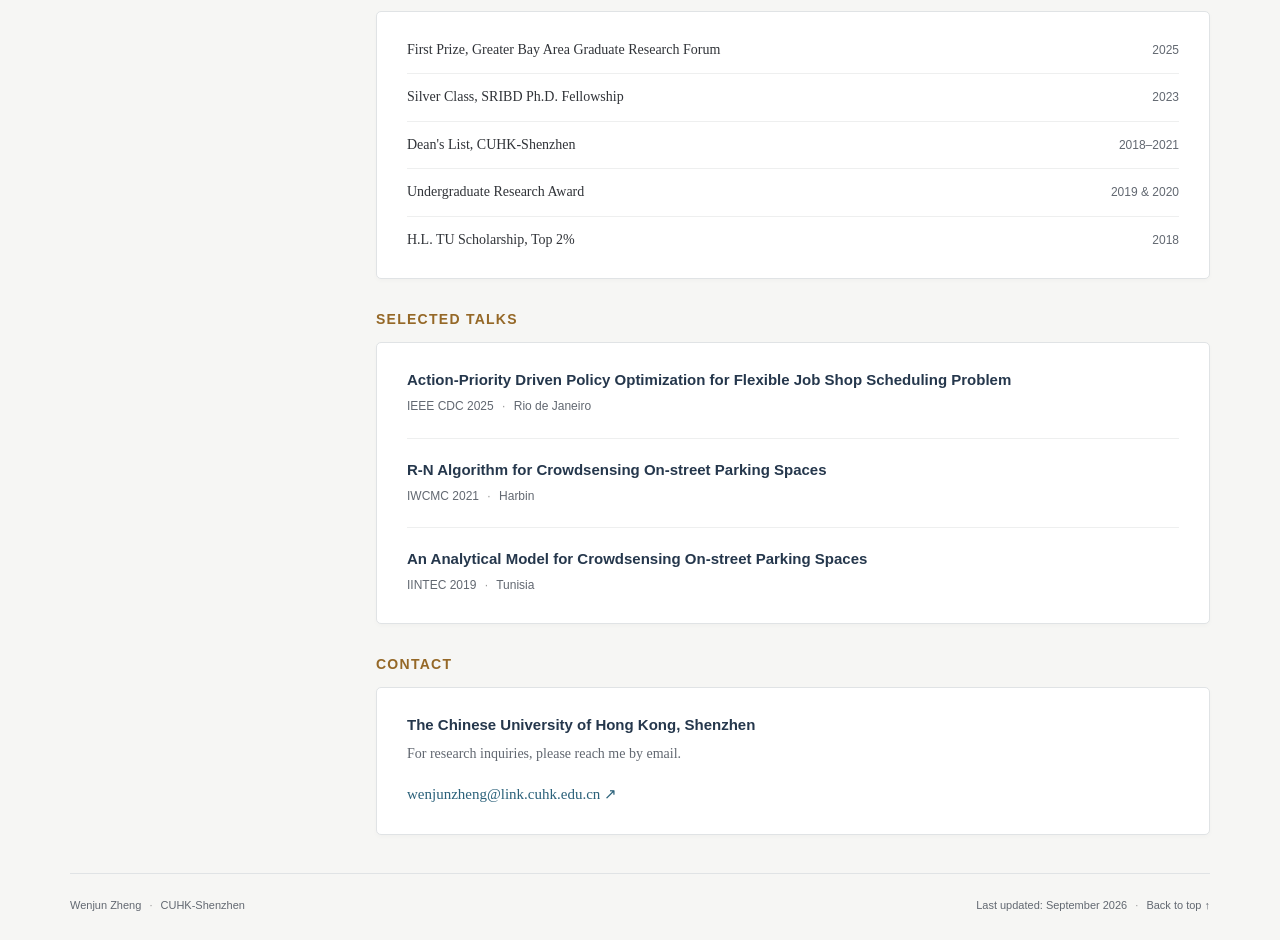
==== commit d3f59226: "Redesign academic homepage and research pages" ====
--- a/index.html
+++ b/index.html
@@ -3,211 +3,235 @@
 <head>
   <meta charset="UTF-8">
   <meta name="viewport" content="width=device-width, initial-scale=1.0">
-  <title>Wenjun Zheng</title>
-  <meta
-    name="description"
-    content="Wenjun Zheng is a Ph.D. student in Data Science at The Chinese University of Hong Kong, Shenzhen."
-  >
-  <link rel="preconnect" href="https://fonts.googleapis.com">
-  <link rel="preconnect" href="https://fonts.gstatic.com" crossorigin>
-  <link
-    href="https://fonts.googleapis.com/css2?family=Source+Sans+3:wght@400;600;700&family=Spectral:wght@400;600;700&display=swap"
-    rel="stylesheet"
-  >
-  <link rel="stylesheet" href="styles.css?v=20260409g">
+  <meta name="description" content="Wenjun Zheng — Ph.D. student in Data Science at CUHK-Shenzhen, researching reinforcement learning, scheduling, and data-driven optimization.">
+  <meta name="theme-color" content="#f6f6f4">
+  <title>Wenjun Zheng | CUHK-Shenzhen</title>
+  <link rel="stylesheet" href="styles.css?v=20260928">
 </head>
-<body class="project-page homepage-page">
+<body class="homepage-page" id="top">
+  <a class="skip-link" href="#main-content">Skip to content</a>
+  <header class="site-header">
+    <div class="header-inner">
+      <a class="site-name" href="index.html">Wenjun Zheng</a>
+      <nav class="site-nav" aria-label="Primary navigation">
+        <a href="index.html" aria-current="page">Home</a>
+        <a href="project-apdpo.html">Research</a>
+        <a href="#publications">Publications</a>
+        <a href="#experience">Experience</a>
+        <a href="#contact">Contact</a>
+      </nav>
+    </div>
+  </header>
+
   <div class="page-shell">
-    <div class="project-layout">
-      <aside class="project-sidebar">
-        <div class="sidebar-block">
-          <div class="homepage-portrait-card">
-            <div class="portrait-frame homepage-portrait-frame">
-              <img src="assets/wenjun-zheng.jpg" alt="Portrait of Wenjun Zheng">
-            </div>
-            <p class="homepage-portrait-name">Wenjun Zheng</p>
-            <p class="homepage-portrait-role">Ph.D. Student in Data Science</p>
+    <div class="site-layout">
+      <aside class="profile-card" aria-label="Profile">
+        <div class="profile-summary">
+          <img class="profile-photo" src="assets/wenjun-zheng.jpg" alt="Portrait of Wenjun Zheng" width="168" height="210" fetchpriority="high">
+          <div class="profile-identity">
+            <h1 class="profile-name">Wenjun Zheng</h1>
+            <p class="name-cn" lang="zh-CN">郑文军</p>
+            <p class="profile-role">Ph.D. Student in Data Science</p>
+            <p class="profile-affiliation">The Chinese University of<br class="desktop-break"> Hong Kong, Shenzhen</p>
           </div>
         </div>
-
-        <div class="sidebar-block">
-          <p class="eyebrow">Quick Links</p>
-          <nav class="sidebar-links">
-            <a href="https://scholar.google.com/citations?user=0Aq3UvAAAAAJ&hl=zh-CN" target="_blank" rel="noreferrer">Google Scholar</a>
-            <a href="project-apdpo.html">Project</a>
-          </nav>
+        <div class="profile-contact">
+          <p class="eyebrow">Email</p>
+          <a class="email-link" href="mailto:wenjunzheng@link.cuhk.edu.cn">wenjunzheng@link.cuhk.edu.cn</a>
         </div>
-
-        <div class="sidebar-block">
-          <p class="eyebrow">On This Page</p>
-          <nav class="sidebar-links sidebar-links-secondary">
-            <a href="#about">About</a>
-            <a href="#interests">Research Interests</a>
-            <a href="#publications">Publications</a>
-            <a href="#education">Education</a>
-          </nav>
-        </div>
-
+        <nav class="profile-links" aria-label="Academic profiles and CV">
+          <a href="https://scholar.google.com/citations?user=0Aq3UvAAAAAJ&amp;hl=zh-CN" target="_blank" rel="noopener noreferrer">Google Scholar <span aria-hidden="true">↗</span></a>
+          <a href="https://github.com/SimpleBoyGuy" target="_blank" rel="noopener noreferrer">GitHub <span aria-hidden="true">↗</span></a>
+          <a href="assets/Wenjun_Zheng_CV.pdf" target="_blank" rel="noopener noreferrer">Curriculum Vitae <span class="link-format">PDF</span></a>
+        </nav>
+        <nav class="profile-contents" aria-label="On this page">
+          <p class="eyebrow">On this page</p>
+          <a href="#about">About</a>
+          <a href="#interests">Research interests</a>
+          <a href="#education">Education</a>
+          <a href="#honors">Honors &amp; awards</a>
+          <a href="#talks">Selected talks</a>
+        </nav>
       </aside>
 
-      <div class="project-main">
-        <header class="subpage-hero">
-          <p class="eyebrow">Academic Homepage</p>
-          <h1>Wenjun Zheng <span class="name-cn">(郑文军)</span></h1>
-          <p class="subtitle">
-            Ph.D. Student in Data Science, The Chinese University of Hong Kong, Shenzhen
-            <br>
-            Advised by <a href="https://sds.cuhk.edu.cn/en/teacher/268" target="_blank" rel="noreferrer">Prof. Jianfeng Mao</a>
-          </p>
-          <p class="intro">
-            I am passionate about pursuing <strong>meaningful academic success</strong> and transforming
-            that success into <strong>real-world impact</strong>. I hope to build research that is not only
-            rigorous and original, but also genuinely useful for solving practical decision-making and
-            optimization problems.
-          </p>
-        </header>
-
-        <main class="content-flow">
-          <section class="content-section" id="about">
-            <h2>About</h2>
-            <p>
-              I am currently pursuing a Ph.D. in Data Science at CUHK-Shenzhen. My recent work focuses on
-              reinforcement learning for combinatorial optimization and scheduling, especially flexible job shop
-              scheduling problems under <strong>safety</strong>, <strong>scalability</strong>, and <strong>structure-awareness</strong> considerations.
-            </p>
-            <p>
-              Before starting my doctoral study, I received my B.S. in Mathematics and Applied Mathematics from
-              CUHK-Shenzhen with first-class honors. I have also worked on smart transportation, crowdsensing,
-              and sensing-driven intelligent systems through research projects at the Shenzhen Research Institute
-              of Big Data (SRIBD) and the Shenzhen Institute of Artificial Intelligence and Robotics for Society
-              (AIRS).
-            </p>
-          </section>
-
-          <section class="content-section" id="interests">
-            <h2>Research Interests</h2>
-            <p>
-              My research interests lie in reinforcement learning, data-driven and contextual optimization, and
-              multi-agent systems, particularly for scheduling and other complex decision-making problems.
-            </p>
-            <ul class="plain-list interests-list">
+      <main class="main-content" id="main-content" tabindex="-1">
+        <section class="content-section" id="about" aria-labelledby="about-title">
+          <h2 class="section-label" id="about-title">About</h2>
+          <div class="card section-card">
+            <h3 class="card-title">Welcome to my homepage.</h3>
+            <p>I am a Ph.D. student in Data Science at <strong>The Chinese University of Hong Kong, Shenzhen</strong>, advised by <a href="https://sds.cuhk.edu.cn/en/teacher/268" target="_blank" rel="noopener noreferrer">Prof. Jianfeng Mao</a>.</p>
+            <p>My recent work focuses on reinforcement learning for combinatorial optimization and scheduling, especially flexible job shop scheduling problems under <strong>safety</strong>, <strong>scalability</strong>, and <strong>structure-awareness</strong> considerations.</p>
+            <p>Before starting my doctoral study, I received my B.S. in Mathematics and Applied Mathematics from CUHK-Shenzhen with first-class honors. I have also worked on smart transportation, crowdsensing, and sensing-driven intelligent systems through research projects at the Shenzhen Research Institute of Big Data (SRIBD) and the Shenzhen Institute of Artificial Intelligence and Robotics for Society (AIRS).</p>
+            <p class="research-note">I am passionate about pursuing meaningful academic success and transforming that success into real-world impact. I hope to build research that is rigorous, original, and useful for practical decision-making and optimization problems.</p>
+          </div>
+        </section>
+
+        <section class="content-section" id="interests" aria-labelledby="interests-title">
+          <h2 class="section-label" id="interests-title">Research Interests</h2>
+          <div class="card section-card">
+            <p>My research interests lie in reinforcement learning, data-driven and contextual optimization, and multi-agent systems, particularly for scheduling and other complex decision-making problems.</p>
+            <ul class="interest-list">
               <li>Reinforcement Learning</li>
               <li>Scheduling</li>
-              <li>Contextual and Data-Driven Optimization</li>
+              <li>Contextual &amp; Data-Driven Optimization</li>
               <li>Multi-Agent Systems</li>
             </ul>
-          </section>
-
-          <section class="content-section" id="publications">
-            <div class="section-heading">
-              <h2>Selected Publications</h2>
-            </div>
-            <div class="publication-list">
-              <article>
-                <p class="pub-title">Action-Priority Driven Policy Optimization via Gradient-Free Updates for Flexible Job Shop Problem</p>
-                <p class="pub-meta"><strong>W. Zheng</strong>, W. Cai, Z. Wang, and J. Mao. Under review at IEEE Transactions on Automatic Control.</p>
-              </article>
-              <article>
-                <p class="pub-title">SPARK-RL: A Structure-Knowledge-Aware Reinforcement Learning Framework for the Flexible Job Shop Scheduling Problem</p>
-                <p class="pub-meta"><strong>W. Zheng</strong>, W. Cai, C. Li, and J. Mao. Under review at Operations Research.</p>
-              </article>
-              <article>
-                <p class="pub-title">WARP-RL: Instance-Space Warping Reinforcement Learning for Flexible Job Shop Scheduling</p>
-                <p class="pub-meta"><strong>W. Zheng</strong>, W. Cai, and J. Mao. Under review at IEEE Transactions on Industrial Informatics.</p>
-              </article>
-              <article>
-                <p class="pub-title">Extended Invalid Action Mask: Training-Time Size-Agnostic Safe Reinforcement Learning for Flexible Job Shop Scheduling Problems</p>
-                <p class="pub-meta">W. Cai, <strong>W. Zheng</strong>, Z. Wang, Y. Chen, and J. Mao. CASE 2025.</p>
-              </article>
-              <article>
-                <p class="pub-title">Action-Priority Driven Policy Optimization for Flexible Job Shop Scheduling Problem</p>
-                <p class="pub-meta"><strong>W. Zheng</strong>, W. Cai, W. Qu, and J. Mao. Accepted at the 2025 IEEE Conference on Decision and Control.</p>
-              </article>
-              <article>
-                <p class="pub-title">Hypergraph-Assisted Communicative Multi-Agent Reinforcement Learning for Coordinated Air Traffic Flow Management in Multi-Airport Systems</p>
-                <p class="pub-meta">W. Qu, <strong>W. Zheng</strong>, L. Wang, and J. Mao. Under review at IEEE Transactions on Automation Science and Engineering.</p>
-              </article>
-              <article>
-                <p class="pub-title">Crowdsense Roadside Parking Spaces With Dynamic Gap Reduction Algorithm</p>
-                <p class="pub-meta"><strong>W. Zheng</strong>, Z. Shi, Q. Ou, and R. Liao. IEEE Internet of Things Journal, 2024.</p>
-              </article>
-            </div>
-          </section>
-
-          <section class="content-section" id="education">
-            <h2>Education</h2>
-            <div class="timeline">
-              <div class="timeline-item">
-                <p class="timeline-title">Ph.D. in Data Science</p>
-                <p class="timeline-meta">The Chinese University of Hong Kong, Shenzhen | Sep 2022 - Present</p>
-                <p>Completed seven doctoral courses with six A grades and one A-.</p>
+            <article class="featured-project">
+              <a class="project-thumbnail" href="project-apdpo.html" aria-label="Explore the RL Solver for FJSP research project">
+                <img src="assets/framework.webp" alt="State encoding, action-priority policy, and schedule evaluation in the RL solver" width="1800" height="1005" loading="lazy" decoding="async">
+              </a>
+              <div>
+                <p class="eyebrow">Featured Project</p>
+                <h3><a href="project-apdpo.html">RL Solver for FJSP</a></h3>
+                <p>Reinforcement learning for flexible job shop scheduling, with an emphasis on solution quality, decision transparency, and computational efficiency.</p>
+                <div class="text-links">
+                  <a href="project-apdpo.html">Explore project <span aria-hidden="true">→</span></a>
+                  <a href="assets/APDPO_CDC2025.pdf" target="_blank" rel="noopener noreferrer">Paper <span class="link-format">PDF</span></a>
+                </div>
               </div>
-              <div class="timeline-item">
-                <p class="timeline-title">B.S. in Mathematics and Applied Mathematics</p>
-                <p class="timeline-meta">The Chinese University of Hong Kong, Shenzhen | Aug 2018 - Jun 2022</p>
-                <p>First-class honors, major GPA 3.909/4.000.</p>
+            </article>
+          </div>
+        </section>
+
+        <section class="content-section" id="publications" aria-labelledby="publications-title">
+          <div class="section-heading">
+            <h2 class="section-label" id="publications-title">Selected Publications</h2>
+            <a class="section-link" href="https://scholar.google.com/citations?user=0Aq3UvAAAAAJ&amp;hl=zh-CN" target="_blank" rel="noopener noreferrer">Google Scholar <span aria-hidden="true">↗</span></a>
+          </div>
+          <div class="card section-card publication-list">
+            <article class="publication">
+              <h3 class="pub-title">Action-Priority Driven Policy Optimization via Gradient-Free Updates for Flexible Job Shop Problem</h3>
+              <p class="pub-authors"><strong>W. Zheng</strong>, W. Cai, Z. Wang, and J. Mao.</p>
+              <p class="pub-venue">Under review at <em>IEEE Transactions on Automatic Control</em>.</p>
+            </article>
+            <article class="publication">
+              <h3 class="pub-title">SPARK-RL: A Structure-Knowledge-Aware Reinforcement Learning Framework for the Flexible Job Shop Scheduling Problem</h3>
+              <p class="pub-authors"><strong>W. Zheng</strong>, W. Cai, C. Li, and J. Mao.</p>
+              <p class="pub-venue">Under review at <em>Operations Research</em>.</p>
+            </article>
+            <article class="publication">
+              <h3 class="pub-title">WARP-RL: Instance-Space Warping Reinforcement Learning for Flexible Job Shop Scheduling</h3>
+              <p class="pub-authors"><strong>W. Zheng</strong>, W. Cai, and J. Mao.</p>
+              <p class="pub-venue">Under review at <em>IEEE Transactions on Industrial Informatics</em>.</p>
+            </article>
+            <article class="publication">
+              <h3 class="pub-title">Extended Invalid Action Mask: Training-Time Size-Agnostic Safe Reinforcement Learning for Flexible Job Shop Scheduling Problems</h3>
+              <p class="pub-authors">W. Cai, <strong>W. Zheng</strong>, Z. Wang, Y. Chen, and J. Mao.</p>
+              <p class="pub-venue"><em>CASE</em>, 2025.</p>
+            </article>
+            <article class="publication">
+              <h3 class="pub-title"><a href="project-apdpo.html">Action-Priority Driven Policy Optimization for Flexible Job Shop Scheduling Problem</a></h3>
+              <p class="pub-authors"><strong>W. Zheng</strong>, W. Cai, W. Qu, and J. Mao.</p>
+              <p class="pub-venue">Accepted at the <em>2025 IEEE Conference on Decision and Control</em>.</p>
+              <div class="text-links pub-links">
+                <a href="assets/APDPO_CDC2025.pdf" target="_blank" rel="noopener noreferrer">Paper <span class="link-format">PDF</span></a>
+                <a href="project-apdpo.html">Project <span aria-hidden="true">→</span></a>
               </div>
-            </div>
-          </section>
-
-          <section class="content-section" id="experience">
-            <h2>Experience</h2>
-            <div class="timeline">
-              <div class="timeline-item">
-                <p class="timeline-title">Algorithm Development for EMU Maintenance Scheduling at Chengdu Railway Bureau</p>
-                <p class="timeline-meta">Research Project | Apr 2023 - Oct 2023</p>
-                <p>Developed a modular discrete-event dynamic system framework for large-scale EMU maintenance scheduling, modeling hierarchical operations, workstation allocation, operation intervals, and track first-in-last-out constraints to support robust scheduling under evolving project requirements.</p>
-              </div>
-              <div class="timeline-item">
-                <p class="timeline-title">Research Project on Intelligent Decision-Making and Scheduling Optimization for Subcontracting Operations</p>
-                <p class="timeline-meta">Industry Collaboration Project | Sep 2022 - Sep 2024</p>
-                <p>Worked on data-driven evaluation, business evolution analysis, and intelligent scheduling optimization for Huawei subcontracting operations, with emphasis on anomaly diagnosis, service evaluation and deduction, and distributed and centralized delivery scheduling.</p>
-              </div>
-              <div class="timeline-item">
-                <p class="timeline-title">Research Assistant as a Ph.D. Student</p>
-                <p class="timeline-meta">Shenzhen Research Institute of Big Data | Jun 2023 - Present</p>
-                <p>Built a simulation platform for multi-mode resource-constrained project scheduling problems.</p>
-              </div>
-              <div class="timeline-item">
-                <p class="timeline-title">Research Assistant</p>
-                <p class="timeline-meta">Shenzhen Institute of Artificial Intelligence and Robotics for Society | Jun 2021 - Mar 2022</p>
-                <p>Worked on graph neural networks, MCMC-based modeling, and robotics-related investigation tasks.</p>
-              </div>
-              <div class="timeline-item">
-                <p class="timeline-title">Research Assistant as an Undergraduate</p>
-                <p class="timeline-meta">Shenzhen Research Institute of Big Data | Jun 2019 - Jun 2021</p>
-                <p>Studied roadside parking detection, crowdsensing, and multi-sensor smart city applications.</p>
-              </div>
-            </div>
-          </section>
-
-          <section class="content-section">
-            <h2>Honors &amp; Awards</h2>
-            <ul class="plain-list">
-              <li>First Prize, 2025 Greater Bay Area Graduate Research Forum</li>
-              <li>Silver Class, SRIBD Ph.D. Fellowship, 2023</li>
-              <li>Dean's List, CUHK-Shenzhen, 2018-2021</li>
-              <li>Undergraduate Research Award, 2019 and 2020</li>
-              <li>H.L. TU Scholarship, Top 2%, 2018</li>
+            </article>
+            <article class="publication">
+              <h3 class="pub-title">Hypergraph-Assisted Communicative Multi-Agent Reinforcement Learning for Coordinated Air Traffic Flow Management in Multi-Airport Systems</h3>
+              <p class="pub-authors">W. Qu, <strong>W. Zheng</strong>, L. Wang, and J. Mao.</p>
+              <p class="pub-venue">Under review at <em>IEEE Transactions on Automation Science and Engineering</em>.</p>
+            </article>
+            <article class="publication">
+              <h3 class="pub-title">Crowdsense Roadside Parking Spaces With Dynamic Gap Reduction Algorithm</h3>
+              <p class="pub-authors"><strong>W. Zheng</strong>, Z. Shi, Q. Ou, and R. Liao.</p>
+              <p class="pub-venue"><em>IEEE Internet of Things Journal</em>, 2024.</p>
+            </article>
+          </div>
+        </section>
+
+        <section class="content-section" id="education" aria-labelledby="education-title">
+          <h2 class="section-label" id="education-title">Education</h2>
+          <div class="card section-card entry-list">
+            <article class="entry">
+              <div class="entry-heading"><h3>Ph.D. in Data Science</h3><p class="entry-date">Sep 2022 – Present</p></div>
+              <p class="entry-affiliation">The Chinese University of Hong Kong, Shenzhen</p>
+              <p>Completed seven doctoral courses with six A grades and one A-.</p>
+            </article>
+            <article class="entry">
+              <div class="entry-heading"><h3>B.S. in Mathematics and Applied Mathematics</h3><p class="entry-date">Aug 2018 – Jun 2022</p></div>
+              <p class="entry-affiliation">The Chinese University of Hong Kong, Shenzhen</p>
+              <p>First-class honors, major GPA 3.909/4.000.</p>
+            </article>
+          </div>
+        </section>
+
+        <section class="content-section" id="experience" aria-labelledby="experience-title">
+          <h2 class="section-label" id="experience-title">Experience</h2>
+          <div class="card section-card entry-list">
+            <article class="entry">
+              <h3>Algorithm Development for EMU Maintenance Scheduling at Chengdu Railway Bureau</h3>
+              <p class="entry-affiliation">Research Project <span class="meta-separator">·</span> Apr 2023 – Oct 2023</p>
+              <p>Developed a modular discrete-event dynamic system framework for large-scale EMU maintenance scheduling, modeling hierarchical operations, workstation allocation, operation intervals, and track first-in-last-out constraints to support robust scheduling under evolving project requirements.</p>
+            </article>
+            <article class="entry">
+              <h3>Research Project on Intelligent Decision-Making and Scheduling Optimization for Subcontracting Operations</h3>
+              <p class="entry-affiliation">Industry Collaboration Project <span class="meta-separator">·</span> Sep 2022 – Sep 2024</p>
+              <p>Worked on data-driven evaluation, business evolution analysis, and intelligent scheduling optimization for Huawei subcontracting operations, with emphasis on anomaly diagnosis, service evaluation and deduction, and distributed and centralized delivery scheduling.</p>
+            </article>
+            <article class="entry">
+              <h3>Research Assistant as a Ph.D. Student</h3>
+              <p class="entry-affiliation">Shenzhen Research Institute of Big Data <span class="meta-separator">·</span> Jun 2023 – Present</p>
+              <p>Built a simulation platform for multi-mode resource-constrained project scheduling problems.</p>
+            </article>
+            <article class="entry">
+              <h3>Research Assistant</h3>
+              <p class="entry-affiliation">Shenzhen Institute of Artificial Intelligence and Robotics for Society <span class="meta-separator">·</span> Jun 2021 – Mar 2022</p>
+              <p>Worked on graph neural networks, MCMC-based modeling, and robotics-related investigation tasks.</p>
+            </article>
+            <article class="entry">
+              <h3>Research Assistant as an Undergraduate</h3>
+              <p class="entry-affiliation">Shenzhen Research Institute of Big Data <span class="meta-separator">·</span> Jun 2019 – Jun 2021</p>
+              <p>Studied roadside parking detection, crowdsensing, and multi-sensor smart city applications.</p>
+            </article>
+          </div>
+        </section>
+
+        <section class="content-section" id="honors" aria-labelledby="honors-title">
+          <h2 class="section-label" id="honors-title">Honors &amp; Awards</h2>
+          <div class="card section-card">
+            <ul class="dated-list">
+              <li><span>First Prize, Greater Bay Area Graduate Research Forum</span><span class="list-date">2025</span></li>
+              <li><span>Silver Class, SRIBD Ph.D. Fellowship</span><span class="list-date">2023</span></li>
+              <li><span>Dean's List, CUHK-Shenzhen</span><span class="list-date">2018–2021</span></li>
+              <li><span>Undergraduate Research Award</span><span class="list-date">2019 &amp; 2020</span></li>
+              <li><span>H.L. TU Scholarship, Top 2%</span><span class="list-date">2018</span></li>
             </ul>
-          </section>
-
-          <section class="content-section">
-            <h2>Selected Talks</h2>
-            <ul class="plain-list">
-              <li>IEEE CDC 2025, Rio de Janeiro: Action-Priority Driven Policy Optimization for Flexible Job Shop Scheduling Problem</li>
-              <li>IWCMC 2021, Harbin: R-N Algorithm for Crowdsensing On-street Parking Spaces</li>
-              <li>IINTEC 2019, Tunisia: An Analytical Model for Crowdsensing On-street Parking Spaces</li>
-            </ul>
-          </section>
-        </main>
-
-        <footer class="footer">
-          <p>Last updated: April 2026</p>
-          <p>Contact: <a href="mailto:wenjunzheng@link.cuhk.edu.cn">wenjunzheng@link.cuhk.edu.cn</a></p>
-        </footer>
-      </div>
+          </div>
+        </section>
+
+        <section class="content-section" id="talks" aria-labelledby="talks-title">
+          <h2 class="section-label" id="talks-title">Selected Talks</h2>
+          <div class="card section-card entry-list">
+            <article class="entry">
+              <h3>Action-Priority Driven Policy Optimization for Flexible Job Shop Scheduling Problem</h3>
+              <p class="entry-affiliation">IEEE CDC 2025 <span class="meta-separator">·</span> Rio de Janeiro</p>
+            </article>
+            <article class="entry">
+              <h3>R-N Algorithm for Crowdsensing On-street Parking Spaces</h3>
+              <p class="entry-affiliation">IWCMC 2021 <span class="meta-separator">·</span> Harbin</p>
+            </article>
+            <article class="entry">
+              <h3>An Analytical Model for Crowdsensing On-street Parking Spaces</h3>
+              <p class="entry-affiliation">IINTEC 2019 <span class="meta-separator">·</span> Tunisia</p>
+            </article>
+          </div>
+        </section>
+
+        <section class="content-section" id="contact" aria-labelledby="contact-title">
+          <h2 class="section-label" id="contact-title">Contact</h2>
+          <div class="card section-card contact-card">
+            <div><h3>The Chinese University of Hong Kong, Shenzhen</h3><p>For research inquiries, please reach me by email.</p></div>
+            <a class="email-link" href="mailto:wenjunzheng@link.cuhk.edu.cn">wenjunzheng@link.cuhk.edu.cn <span aria-hidden="true">↗</span></a>
+          </div>
+        </section>
+      </main>
     </div>
+    <footer class="site-footer">
+      <p>Wenjun Zheng <span class="meta-separator">·</span> CUHK-Shenzhen</p>
+      <p>Last updated: September 2026 <span class="meta-separator">·</span> <a href="#top">Back to top ↑</a></p>
+    </footer>
   </div>
 </body>
 </html>
--- a/styles.css
+++ b/styles.css
@@ -1,733 +1,215 @@
 :root {
-  --bg: #f6f3ec;
-  --paper: #fcfbf7;
-  --paper-strong: #ffffff;
-  --line: rgba(34, 46, 58, 0.16);
-  --line-strong: rgba(34, 46, 58, 0.28);
-  --text: #18222d;
-  --muted: #5d6772;
-  --accent: #213c5a;
-  --accent-soft: rgba(33, 60, 90, 0.08);
-  --shadow: 0 10px 28px rgba(30, 42, 50, 0.05);
-}
-
-* {
-  box-sizing: border-box;
-}
-
-html {
-  scroll-behavior: smooth;
-}
-
-body {
-  margin: 0;
-  min-height: 100vh;
-  color: var(--text);
-  background:
-    linear-gradient(180deg, rgba(255, 255, 255, 0.45), rgba(255, 255, 255, 0.45)),
-    linear-gradient(180deg, #f8f6f1 0%, var(--bg) 100%);
-  font-family: "Source Sans 3", "Segoe UI", sans-serif;
-  font-size: 17px;
-  line-height: 1.8;
-}
-
-a {
-  color: inherit;
-}
-
-.page-shell {
-  width: min(920px, calc(100% - 40px));
-  margin: 0 auto;
-  padding: 48px 0 56px;
-}
-
-.project-page .page-shell {
-  width: min(1180px, calc(100% - 40px));
-}
-
-.eyebrow {
-  margin: 0 0 12px;
-  color: var(--accent);
-  font-size: 0.78rem;
-  font-weight: 700;
-  letter-spacing: 0.14em;
-  text-transform: uppercase;
-}
-
-h1,
-h2 {
-  margin: 0;
-  font-family: "Spectral", Georgia, serif;
-  line-height: 1.12;
-}
-
-h1 {
-  font-size: clamp(2.55rem, 5.5vw, 4.05rem);
-  max-width: 14ch;
-}
-
-h2 {
-  font-size: clamp(1.55rem, 2.8vw, 1.95rem);
-  margin-bottom: 14px;
-}
-
-h3 {
-  margin: 0;
-  font-family: "Source Sans 3", "Segoe UI", sans-serif;
-}
-
-.name-cn {
-  display: inline-block;
-  color: var(--muted);
-  font-size: 0.56em;
-  font-weight: 500;
-  margin-left: 8px;
-}
-
-.subtitle {
-  margin: 14px 0 0;
-  max-width: 58rem;
-  color: var(--muted);
-  font-size: 1.08rem;
-}
-
-.intro {
-  margin: 16px 0 0;
-  max-width: 46rem;
-  font-size: 1.04rem;
-}
-
-.hero,
-.subpage-hero {
-  padding: 20px 0 28px;
-  margin-bottom: 8px;
-  border-bottom: 1px solid var(--line-strong);
-}
-
-.hero-grid {
-  display: grid;
-  grid-template-columns: minmax(0, 1fr) 144px;
-  gap: 24px;
-  align-items: start;
-}
-
-.hero-copy {
-  position: relative;
-  z-index: 1;
-}
-
-.hero-actions {
-  display: flex;
-  flex-wrap: wrap;
-  gap: 12px;
-  margin-top: 22px;
-}
-
-.hero-actions a {
-  display: inline-flex;
-  align-items: center;
-  justify-content: center;
-  padding: 9px 14px;
-  border: 1px solid var(--line);
-  border-radius: 6px;
-  background: transparent;
-  color: var(--accent);
-  font-weight: 700;
-  text-decoration: none;
-  transition: background-color 180ms ease, border-color 180ms ease;
-}
-
-.hero-actions a:hover {
-  background: rgba(33, 60, 90, 0.04);
-  border-color: var(--line-strong);
-}
-
-.project-layout {
-  display: grid;
-  grid-template-columns: 240px minmax(0, 1fr);
-  gap: 36px;
-  align-items: start;
-}
-
-.project-sidebar {
-  position: sticky;
-  top: 24px;
-}
-
-.sidebar-block + .sidebar-block,
-.sidebar-note {
-  margin-top: 18px;
-}
-
-.sidebar-links {
-  display: grid;
-  gap: 10px;
-}
-
-.sidebar-links a {
-  display: block;
-  padding: 8px 0;
-  border-bottom: 1px solid rgba(34, 46, 58, 0.08);
-  color: var(--accent);
-  font-weight: 600;
-  text-decoration: none;
-}
-
-.sidebar-links a:hover {
-  color: #102b47;
-}
-
-.sidebar-links-secondary a {
-  color: var(--text);
-  font-weight: 600;
-}
-
-.sidebar-note {
-  padding: 16px;
-  border-radius: 4px;
-  border: 1px solid var(--line);
-  background: var(--paper);
-}
-
-.sidebar-note p {
-  margin: 0;
-}
-
-.sidebar-note p + p {
-  margin-top: 10px;
-  color: var(--muted);
-}
-
-.sidebar-note-title {
-  color: var(--accent);
-  font-weight: 800;
-  letter-spacing: 0.08em;
-  text-transform: uppercase;
-  font-size: 0.8rem;
-}
-
-.project-main {
-  min-width: 0;
-}
-
-.homepage-portrait-card {
-  text-align: left;
-}
-
-.portrait-frame {
-  width: min(100%, 144px);
-  aspect-ratio: 4 / 5;
-  padding: 4px;
-  border-radius: 4px;
-  background: var(--paper-strong);
-  border: 1px solid var(--line);
-  box-shadow: var(--shadow);
-}
-
-.homepage-portrait-frame {
-  width: min(100%, 168px);
-}
-
-.portrait-frame img {
-  display: block;
-  width: 100%;
-  height: 100%;
-  object-fit: cover;
-  object-position: center 28%;
-  border-radius: 2px;
-}
-
-.homepage-portrait-name {
-  margin: 14px 0 4px;
-  font-family: "Spectral", Georgia, serif;
-  font-size: 1.32rem;
-  font-weight: 700;
-}
-
-.homepage-portrait-role {
-  margin: 0;
-  color: var(--muted);
-  font-size: 0.96rem;
-  line-height: 1.5;
-}
-
-main {
-  display: block;
-}
-
-.content-section {
-  padding: 28px 0;
-  border-bottom: 1px solid rgba(34, 46, 58, 0.12);
-  animation: rise 480ms ease both;
-}
-
-.section-heading {
-  display: flex;
-  flex-wrap: wrap;
-  gap: 10px 16px;
-  justify-content: space-between;
-  align-items: end;
-  margin-bottom: 8px;
-}
-
-.section-heading p,
-.timeline-meta,
-.pub-meta,
-.footer,
-.footer a {
-  color: var(--muted);
-}
-
-.plain-list {
-  margin: 0;
-  padding-left: 20px;
-}
-
-.plain-list li + li {
-  margin-top: 10px;
-}
-
-.pipeline-list {
-  margin: 0;
-  padding-left: 22px;
-}
-
-.pipeline-list li + li {
-  margin-top: 14px;
-}
-
-.interests-list li {
-  color: var(--accent);
-}
-
-.section-link a,
-.project-links a {
-  color: var(--accent);
-  font-weight: 700;
-  text-decoration: none;
-}
-
-.project-links a:hover,
-.section-link a:hover {
-  text-decoration: underline;
-}
-
-.project-links {
-  display: flex;
-  flex-wrap: wrap;
-  gap: 16px;
-  margin-top: 18px;
-}
-
-.publication-list {
-  display: grid;
-  gap: 0;
-}
-
-.publication-list article {
-  padding: 16px 0;
-  border-bottom: 1px solid rgba(34, 46, 58, 0.12);
-}
-
-.publication-list article:last-child {
-  border-bottom: 0;
-  padding-bottom: 0;
-}
-
-.pub-title,
-.timeline-title {
-  margin: 0 0 6px;
-  font-weight: 700;
-}
-
-.pub-meta,
-.timeline-meta {
-  margin: 0;
-}
-
-.timeline {
-  display: grid;
-  gap: 20px;
-}
-
-.timeline-item {
-  padding-left: 18px;
-  border-left: 2px solid rgba(33, 60, 90, 0.18);
-}
-
-.timeline-item p:last-child {
-  margin-bottom: 0;
-}
-
-.paper-figure {
-  margin: 20px 0 0;
-  padding: 16px;
-  border: 1px solid rgba(33, 60, 90, 0.12);
-  border-radius: 20px;
-  background:
-    linear-gradient(180deg, rgba(255, 255, 255, 0.92), rgba(247, 250, 253, 0.96)),
-    radial-gradient(circle at top left, rgba(111, 180, 255, 0.08), transparent 34%),
-    radial-gradient(circle at bottom right, rgba(255, 203, 107, 0.08), transparent 30%);
-  box-shadow:
-    0 18px 34px rgba(23, 35, 47, 0.06),
-    inset 0 1px 0 rgba(255, 255, 255, 0.72);
-}
-
-.scientific-diagram {
-  display: block;
-  width: 100%;
-  height: auto;
-  border-radius: 16px;
-}
-
-.figure-image {
-  display: block;
-  width: 100%;
-  height: auto;
-  border-radius: 16px;
-  background: #ffffff;
-}
-
-.figure-image-problem {
-  border: 1px solid rgba(33, 60, 90, 0.08);
-  box-shadow: 0 14px 30px rgba(25, 40, 53, 0.08);
-}
-
-.figure-image-results {
-  border: 1px solid rgba(33, 60, 90, 0.08);
-  box-shadow: 0 14px 30px rgba(25, 40, 53, 0.08);
-}
-
-.figure-image-framework {
-  border: 1px solid rgba(33, 60, 90, 0.08);
-  box-shadow: 0 14px 30px rgba(25, 40, 53, 0.08);
-}
-
-.figure-caption {
-  margin-top: 14px;
-  color: var(--muted);
-  font-size: 0.97rem;
-  line-height: 1.65;
-}
-
-.fig-frame {
-  stroke: rgba(34, 46, 58, 0.1);
-  stroke-width: 1.2;
-}
-
-.fig-title {
-  fill: #213c5a;
-  font-size: 15px;
-  font-weight: 700;
-  letter-spacing: 0.04em;
-}
-
-.fig-label,
-.op-text,
-.machine-text,
-.routing-text,
-.objective-text,
-.module-title,
-.group-label,
-.legend-label,
-.axis-label,
-.axis-note,
-.module-sub,
-.apdpo-text {
-  fill: #18222d;
-  font-size: 13px;
-}
-
-.fig-label,
-.module-title,
-.group-label {
-  font-weight: 700;
-}
-
-.fig-panel-glass,
-.fig-panel-glass-warm,
-.chart-panel,
-.group-panel,
-.benchmark-pill,
-.framework-track,
-.framework-track-shine,
-.update-chip,
-.objective-chip,
-.priority-strip {
-  stroke-width: 1.2;
-}
-
-.fig-panel-glass {
-  fill: rgba(255, 255, 255, 0.72);
-  stroke: rgba(48, 74, 97, 0.12);
-  backdrop-filter: blur(8px);
-}
-
-.fig-panel-glass-warm {
-  fill: rgba(255, 248, 232, 0.84);
-}
-
-.job-lane {
-  fill: rgba(255, 255, 255, 0.62);
-  stroke: rgba(56, 79, 101, 0.08);
-  stroke-width: 1;
-}
-
-.op-box,
-.machine-box-svg,
-.module-box,
-.objective-box,
-.chart-panel {
-  stroke: rgba(34, 46, 58, 0.18);
-  stroke-width: 1.2;
-}
-
-.module-box-strong,
-.apdpo-box {
-  stroke: rgba(33, 60, 90, 0.28);
-  stroke-width: 1.2;
-}
-
-.op-box-bright,
-.machine-box-emphasis,
-.module-box-rich,
-.bar-rich {
-  filter: drop-shadow(0 8px 16px rgba(34, 46, 58, 0.08));
-}
-
-.machine-box-emphasis {
-  stroke: rgba(46, 78, 110, 0.14);
-}
-
-.routing-node,
-.machine-core,
-.framework-node {
-  stroke: rgba(21, 35, 51, 0.14);
-  stroke-width: 1.1;
-}
-
-.routing-node-blue,
-.machine-core-blue,
-.framework-node-blue,
-.mini-bar-blue,
-.gantt-chip-blue {
-  fill: #7cbcff;
-}
-
-.routing-node-gold,
-.machine-core-gold,
-.framework-node-gold,
-.mini-bar-gold,
-.gantt-chip-gold {
-  fill: #ffc968;
-}
-
-.routing-node-green,
-.machine-core-green,
-.framework-node-green,
-.mini-bar-green,
-.gantt-chip-green {
-  fill: #70d6b6;
-}
-
-.framework-track {
-  fill: rgba(255, 255, 255, 0.58);
-  stroke: rgba(38, 58, 81, 0.1);
-}
-
-.framework-track-shine {
-  fill: none;
-  stroke: rgba(255, 255, 255, 0.7);
-}
-
-.priority-strip {
-  fill: rgba(255, 255, 255, 0.82);
-  stroke: rgba(38, 58, 81, 0.12);
-}
-
-.objective-chip {
-  fill: rgba(255, 255, 255, 0.88);
-  stroke: rgba(44, 72, 98, 0.14);
-}
-
-.update-chip {
-  fill: rgba(255, 244, 222, 0.92);
-  stroke: rgba(175, 120, 12, 0.2);
-}
-
-.chart-panel {
-  fill: rgba(255, 255, 255, 0.64);
-}
-
-.group-panel {
-  fill: rgba(255, 255, 255, 0.5);
-  stroke: rgba(53, 78, 102, 0.08);
-}
-
-.benchmark-pill {
-  fill: rgba(255, 255, 255, 0.86);
-  stroke: rgba(53, 78, 102, 0.1);
-}
-
-.job-link,
-.assignment-arc,
-.framework-link,
-.module-line,
-.axis-line,
-.feedback-line,
-.grid-line {
-  fill: none;
-  stroke-linecap: round;
-}
-
-.job-link,
-.module-line,
-.axis-line,
-.framework-link {
-  stroke: #40586d;
-  stroke-width: 1.6;
-}
-
-.module-line-rich,
-.axis-line-soft {
-  stroke: rgba(64, 88, 109, 0.74);
-}
-
-.assignment-arc,
-.feedback-line {
-  stroke: rgba(98, 120, 141, 0.82);
-  stroke-width: 2.1;
-  stroke-dasharray: 5 6;
-}
-
-.assignment-arc-alt {
-  stroke: rgba(109, 210, 182, 0.9);
-}
-
-.assignment-arc-gold {
-  stroke: rgba(255, 194, 83, 0.92);
-}
-
-.assignment-arc-cool {
-  stroke: rgba(116, 183, 255, 0.92);
-}
-
-.feedback-line-rich {
-  stroke: rgba(69, 96, 124, 0.78);
-  stroke-dasharray: 7 7;
-}
-
-.grid-line {
-  stroke: rgba(34, 46, 58, 0.12);
-  stroke-width: 1;
-}
-
-.bar-base {
-  fill: rgba(96, 107, 120, 0.35);
-}
-
-.bar-solver {
-  fill: #2d5a88;
-}
-
-.bar-or {
-  fill: rgba(32, 38, 44, 0.82);
-}
-
-.table-caption {
-  margin: 16px 0 0;
-  color: var(--muted);
-  font-size: 0.97rem;
-}
-
-.table-wrap {
-  overflow-x: auto;
-  margin-top: 18px;
-  border: 1px solid var(--line);
-  border-radius: 4px;
-  background: var(--paper);
-}
-
-.benchmark-table {
-  width: 100%;
-  border-collapse: collapse;
-  min-width: 620px;
-}
-
-.benchmark-table th,
-.benchmark-table td {
-  padding: 12px 14px;
-  border-bottom: 1px solid rgba(34, 46, 58, 0.1);
-  text-align: left;
-}
-
-.benchmark-table th {
-  color: var(--accent);
-  font-weight: 700;
-  background: rgba(33, 60, 90, 0.06);
-}
-
-.benchmark-table tbody tr:last-child td {
-  border-bottom: 0;
-}
-
-.benchmark-note {
-  margin-top: 12px;
-  color: var(--muted);
-  font-size: 0.96rem;
-}
-
-.footer {
-  display: flex;
-  flex-wrap: wrap;
-  gap: 8px 18px;
-  justify-content: space-between;
-  margin-top: 8px;
-  padding: 18px 0 0;
-  font-size: 1rem;
-}
-
-@keyframes rise {
-  from {
-    opacity: 0;
-    transform: translateY(12px);
-  }
-
-  to {
-    opacity: 1;
-    transform: translateY(0);
-  }
-}
-
-@media (max-width: 840px) {
-  .page-shell {
-    width: min(100% - 24px, 920px);
-    padding-top: 22px;
-  }
-
-  .project-page .page-shell {
-    width: min(100% - 24px, 1180px);
-  }
-
-  .project-layout {
-    grid-template-columns: 1fr;
-    gap: 22px;
-  }
-
-  .project-sidebar {
-    position: static;
-  }
-
-  .homepage-portrait-frame,
-  .portrait-frame {
-    width: min(100%, 152px);
-  }
-
-  .hero-grid {
-    grid-template-columns: 1fr;
-  }
-
-  .footer {
-    padding-top: 16px;
-  }
-}
+  color-scheme: light;
+  --background: #f6f6f4;
+  --paper: #ffffff;
+  --text: #303338;
+  --heading: #25374c;
+  --muted: #626871;
+  --accent: #956827;
+  --link: #2b617a;
+  --line: #e0e3e5;
+  --soft-line: #eeefef;
+  --sans: -apple-system, BlinkMacSystemFont, "Segoe UI", Arial, "Microsoft YaHei", sans-serif;
+  --serif: Charter, "Bitstream Charter", "Sitka Text", Cambria, Georgia, serif;
+}
+
+* { box-sizing: border-box; }
+html { scroll-behavior: smooth; scroll-padding-top: 24px; }
+body { margin: 0; background: var(--background); color: var(--text); font: 16px/1.75 var(--serif); }
+img { display: block; max-width: 100%; }
+a { color: var(--link); text-decoration: none; text-underline-offset: 3px; }
+a:hover { text-decoration: underline; }
+a:focus-visible { outline: 2px solid var(--accent); outline-offset: 5px; border-radius: 2px; }
+p { margin: 0 0 16px; }
+p:last-child { margin-bottom: 0; }
+h1, h2, h3 { color: var(--heading); font-family: var(--sans); line-height: 1.4; }
+h1, h2, h3, figure { margin: 0; }
+h3 { font-size: 17px; font-weight: 600; }
+strong { font-weight: 700; }
+section[id], main[id] { scroll-margin-top: 24px; }
+
+.skip-link { position: absolute; z-index: 10; left: 20px; top: -80px; padding: 10px 16px; color: var(--heading); background: white; border: 2px solid var(--accent); font-family: var(--sans); }
+.skip-link:focus { top: 10px; }
+.sr-only { position: absolute; width: 1px; height: 1px; padding: 0; overflow: hidden; clip-path: inset(50%); white-space: nowrap; border: 0; }
+
+.site-header { background: var(--paper); border-bottom: 1px solid var(--line); }
+.header-inner { width: min(1140px, calc(100% - 64px)); min-height: 88px; margin: 0 auto; display: flex; align-items: center; justify-content: space-between; gap: 20px 40px; }
+.site-name { font: 700 24px/1.4 var(--sans); letter-spacing: -.6px; color: var(--heading); white-space: nowrap; }
+.site-name:hover { text-decoration: none; }
+.site-nav { display: flex; flex-wrap: wrap; align-items: center; gap: 8px 26px; font: 500 15px/1.5 var(--sans); }
+.site-nav a { padding: 10px 0 8px; color: var(--text); border-bottom: 2px solid transparent; }
+.site-nav a:hover, .site-nav a[aria-current="page"] { color: var(--heading); border-bottom-color: var(--accent); text-decoration: none; }
+.page-shell { width: min(1140px, calc(100% - 64px)); margin: 0 auto; padding: 42px 0 24px; }
+.site-layout { display: grid; grid-template-columns: 268px minmax(0, 1fr); gap: 38px; align-items: start; }
+.main-content { min-width: 0; }
+.card, .profile-card { background: var(--paper); border: 1px solid var(--line); border-radius: 5px; box-shadow: 0 2px 5px rgba(25, 39, 52, .025); }
+.profile-card { padding: 26px 23px; position: sticky; top: 28px; font-family: var(--sans); }
+.profile-photo { width: 168px; height: 210px; object-fit: cover; object-position: center 28%; border-radius: 3px; margin-bottom: 21px; }
+.profile-name { font-size: 25px; letter-spacing: -.65px; font-weight: 700; }
+.name-cn { margin: 2px 0 15px; font-size: 16px; color: var(--muted); letter-spacing: .15em; }
+.profile-role { margin-bottom: 9px; font-size: 14px; line-height: 1.6; color: var(--heading); font-weight: 600; }
+.profile-affiliation { color: var(--muted); font-size: 14px; line-height: 1.7; }
+.profile-contact { margin-top: 22px; padding-top: 18px; border-top: 1px solid var(--soft-line); }
+.eyebrow { color: var(--accent); font: 700 11px/1.5 var(--sans); letter-spacing: .12em; text-transform: uppercase; margin: 0 0 8px; }
+.profile-contact .eyebrow { color: var(--heading); }
+.email-link { overflow-wrap: anywhere; }
+.profile-contact .email-link { font-size: 12px; letter-spacing: -.15px; }
+.profile-links { display: grid; gap: 8px; margin-top: 19px; font-size: 13px; }
+.profile-links a { display: flex; gap: 10px; align-items: center; justify-content: space-between; }
+.profile-links a > span { color: var(--muted); }
+.link-format { font: 600 10px/1.4 var(--sans); letter-spacing: .05em; }
+.profile-contents { display: grid; gap: 6px; margin-top: 22px; padding-top: 19px; border-top: 1px solid var(--soft-line); }
+.profile-contents .eyebrow { margin-bottom: 4px; color: var(--muted); }
+.profile-contents a { color: var(--muted); font-size: 12px; }
+
+.content-section + .content-section { margin-top: 30px; }
+.section-label { font: 700 14px/1.5 var(--sans); letter-spacing: .09em; color: var(--accent); text-transform: uppercase; margin: 0 0 12px; }
+.section-card { padding: 26px 30px; }
+.card-title { font-size: 22px; font-weight: 650; margin-bottom: 15px; letter-spacing: -.4px; }
+.research-note { margin-top: 22px; border-left: 2px solid #bda578; padding: 2px 0 2px 17px; font-style: italic; color: var(--muted); font-size: 15px; }
+.interest-list { list-style: none; padding: 0; margin: 19px 0 25px; display: grid; grid-template-columns: 1fr 1fr; gap: 12px 24px; color: var(--heading); font: 500 13px/1.55 var(--sans); }
+.interest-list li { border-left: 2px solid #c9b58e; padding-left: 12px; }
+.featured-project { border-top: 1px solid var(--line); padding-top: 24px; display: grid; grid-template-columns: 180px minmax(0, 1fr); align-items: center; gap: 24px; }
+.project-thumbnail { display: block; padding: 7px; border: 1px solid var(--line); border-radius: 3px; background: white; }
+.project-thumbnail img { width: 100%; height: auto; }
+.featured-project .eyebrow { font-size: 10px; margin-bottom: 5px; }
+.featured-project h3 { font-size: 18px; margin-bottom: 8px; }
+.featured-project h3 a { color: var(--heading); }
+.featured-project p:not(.eyebrow) { color: var(--muted); font-size: 14px; line-height: 1.65; margin-bottom: 12px; }
+.text-links { display: flex; flex-wrap: wrap; gap: 8px 22px; font: 600 12px/1.8 var(--sans); }
+.text-links .link-format { margin-left: 3px; }
+.section-heading { display: flex; flex-wrap: wrap; gap: 0 16px; align-items: baseline; justify-content: space-between; margin-bottom: 12px; }
+.section-heading .section-label { margin: 0; }
+.section-link { font: 400 12px/1.75 var(--sans); }
+.publication + .publication { margin-top: 20px; padding-top: 20px; border-top: 1px solid var(--soft-line); }
+.pub-title { margin-bottom: 7px; font: 600 16px/1.5 var(--sans); }
+.pub-title a { color: var(--heading); }
+.pub-authors, .pub-venue { font-size: 14px; line-height: 1.7; margin: 0; }
+.pub-venue { color: var(--muted); }
+.pub-links { margin-top: 8px; }
+.entry + .entry { border-top: 1px solid var(--soft-line); padding-top: 20px; margin-top: 20px; }
+.entry h3 { font-size: 15px; }
+.entry p { font-size: 14px; line-height: 1.75; margin-top: 8px; }
+.entry .entry-affiliation { color: var(--muted); font: 400 12px/1.8 var(--sans); margin-top: 6px; margin-bottom: 0; }
+.entry-heading { display: flex; flex-wrap: wrap; justify-content: space-between; align-items: baseline; gap: 5px 18px; }
+.entry-heading h3 { flex: 1 1 270px; }
+.entry-heading .entry-date { color: var(--muted); font: 400 12px/1.8 var(--sans); margin: 0; white-space: nowrap; }
+.meta-separator { padding: 0 5px; color: #999; }
+.dated-list { list-style: none; margin: 0; padding: 0; font-size: 14px; }
+.dated-list li { display: flex; justify-content: space-between; gap: 10px 28px; align-items: baseline; }
+.dated-list li + li { border-top: 1px solid var(--soft-line); margin-top: 11px; padding-top: 11px; }
+.list-date { color: var(--muted); font: 400 12px/1.8 var(--sans); white-space: nowrap; }
+.contact-card h3 { font-size: 15px; }
+.contact-card p { color: var(--muted); font-size: 14px; margin: 7px 0 14px; }
+.contact-card > a { font-size: 15px; }
+.site-footer { border-top: 1px solid var(--line); padding: 22px 0 0; margin-top: 38px; display: flex; flex-wrap: wrap; justify-content: space-between; gap: 10px 25px; color: var(--muted); font: 400 11px/1.8 var(--sans); }
+.site-footer p { margin: 0; }
+.site-footer a { color: var(--muted); }
+
+/* Research project shares the homepage's layout and typography. */
+.sidebar-title { font-size: 22px; letter-spacing: -.4px; margin-bottom: 14px; }
+.sidebar-links { display: grid; gap: 0; margin-top: 22px; font-size: 14px; }
+.sidebar-links a { display: block; padding: 10px 0; border-top: 1px solid var(--soft-line); }
+.project-intro { padding: 30px; margin-bottom: 30px; }
+.project-title { font-size: clamp(26px, 3vw, 36px); letter-spacing: -.7px; margin: 10px 0; }
+.subtitle { color: var(--muted); font-family: var(--sans); font-size: 16px; line-height: 1.65; }
+.intro { margin: 18px 0 0; }
+.paper-figure { margin-top: 22px; }
+.figure-image { width: 100%; height: auto; border: 1px solid var(--soft-line); border-radius: 3px; background: white; }
+.figure-caption { color: var(--muted); font-size: 13px; line-height: 1.75; margin-top: 12px; }
+.table-caption { font-size: 14px; color: var(--muted); margin: 24px 0 12px; }
+.table-wrap { overflow-x: auto; border: 1px solid var(--line); border-radius: 3px; }
+.table-wrap:focus-visible { outline: 2px solid var(--accent); outline-offset: 4px; }
+.benchmark-table { border-collapse: collapse; width: 100%; min-width: 490px; font: 13px/1.6 var(--sans); }
+.benchmark-table th, .benchmark-table td { padding: 12px 14px; text-align: right; border-bottom: 1px solid var(--soft-line); }
+.benchmark-table th { color: var(--heading); background: var(--background); font-weight: 600; }
+.benchmark-table th:first-child, .benchmark-table td:first-child { text-align: left; }
+.benchmark-table tbody tr:last-child td { border-bottom: 0; }
+.plain-list { padding-left: 20px; margin: 0; }
+.plain-list li + li { margin-top: 14px; }
+
+@media (min-width: 901px) and (max-height: 850px) {
+  .profile-card { position: static; }
+}
+
+@media (max-width: 1000px) {
+  .site-layout { grid-template-columns: 240px minmax(0, 1fr); gap: 28px; }
+  .profile-card { padding: 23px 20px; }
+  .profile-contact .email-link { font-size: 11px; }
+  .section-card { padding: 24px; }
+  .site-nav { gap: 8px 20px; }
+  .featured-project { grid-template-columns: 1fr; gap: 20px; }
+  .project-thumbnail { max-width: 320px; }
+}
+
+@media (max-width: 900px) {
+  .header-inner { padding: 19px 0 14px; min-height: 0; flex-wrap: wrap; gap: 9px 30px; }
+  .site-layout { grid-template-columns: minmax(0, 1fr); gap: 30px; }
+  .profile-card { position: static; padding: 25px; display: grid; grid-template-columns: minmax(0, 1fr) auto; column-gap: 26px; }
+  .profile-summary { grid-column: 1 / -1; display: flex; align-items: center; gap: 25px; }
+  .profile-photo { width: 120px; height: 150px; margin-bottom: 0; }
+  .profile-name { font-size: 26px; }
+  .profile-role { margin-bottom: 5px; }
+  .profile-affiliation { margin: 0; }
+  .desktop-break { display: none; }
+  .profile-contact { margin-top: 20px; padding-top: 16px; }
+  .profile-contact .email-link { font-size: 13px; }
+  .profile-links { margin-top: 20px; padding-top: 16px; border-top: 1px solid var(--soft-line); gap: 4px; min-width: 150px; }
+  .profile-contents { display: flex; flex-wrap: wrap; gap: 8px 19px; grid-column: 1 / -1; margin-top: 18px; padding-top: 15px; }
+  .profile-contents .eyebrow { display: none; }
+  .project-sidebar { display: block; }
+  .project-sidebar .sidebar-links { display: flex; flex-wrap: wrap; gap: 4px 20px; margin-top: 14px; }
+  .project-sidebar .sidebar-links a { border-top: 0; padding: 5px 0; }
+  .featured-project { grid-template-columns: 180px minmax(0, 1fr); }
+}
+
+@media (max-width: 540px) {
+  body { font-size: 15px; line-height: 1.8; }
+  .header-inner, .page-shell { width: calc(100% - 32px); }
+  .page-shell { padding-top: 24px; }
+  .site-name { font-size: 23px; }
+  .site-nav { gap: 3px 19px; font-size: 13px; }
+  .site-nav a { padding: 7px 0 5px; }
+  .profile-card { display: block; padding: 20px; }
+  .profile-summary { gap: 18px; align-items: flex-start; }
+  .profile-photo { width: 90px; height: 113px; flex: 0 0 90px; }
+  .profile-name { font-size: 21px; letter-spacing: -.5px; }
+  .name-cn { font-size: 14px; margin: 1px 0 8px; }
+  .profile-role, .profile-affiliation { font-size: 12px; }
+  .profile-links { display: flex; flex-wrap: wrap; gap: 8px 18px; border-top: 0; padding-top: 0; margin-top: 13px; font-size: 12px; }
+  .profile-links a { gap: 5px; }
+  .profile-contents { gap: 7px 17px; }
+  .section-card, .project-intro { padding: 21px 20px; }
+  .section-label { font-size: 12px; }
+  .section-heading { row-gap: 6px; }
+  .card-title { font-size: 20px; }
+  .content-section + .content-section { margin-top: 25px; }
+  .research-note { font-size: 14px; padding-left: 13px; }
+  .interest-list { grid-template-columns: 1fr; gap: 12px; }
+  .featured-project { grid-template-columns: 1fr; }
+  .project-thumbnail { max-width: 100%; }
+  .pub-title { font-size: 15px; }
+  .dated-list li { flex-wrap: wrap; gap: 2px 20px; }
+  .list-date { min-width: 5em; }
+  .site-footer { margin-top: 28px; }
+}
+
+@media (prefers-reduced-motion: reduce) {
+  html { scroll-behavior: auto; }
+}
+
+@media print {
+  body { background: white; color: black; font-size: 11pt; }
+  .site-header, .profile-contents, .skip-link, .site-footer { display: none; }
+  .page-shell { width: 100%; padding: 0; }
+  .site-layout { display: block; }
+  .profile-card { position: static; border: 0; box-shadow: none; padding: 0 0 20px; }
+  .profile-summary { display: flex; gap: 24px; }
+  .profile-photo { width: 100px; height: 125px; margin-bottom: 0; }
+  .profile-contact, .profile-links { margin-top: 10px; padding-top: 0; border-top: 0; }
+  .profile-links { display: flex; gap: 20px; }
+  .section-card, .project-intro { border: 0; box-shadow: none; padding: 0; }
+  .publication, .entry, .paper-figure { break-inside: avoid; }
+  .table-wrap { overflow: visible; }
+  .benchmark-table { min-width: 0; }
+}
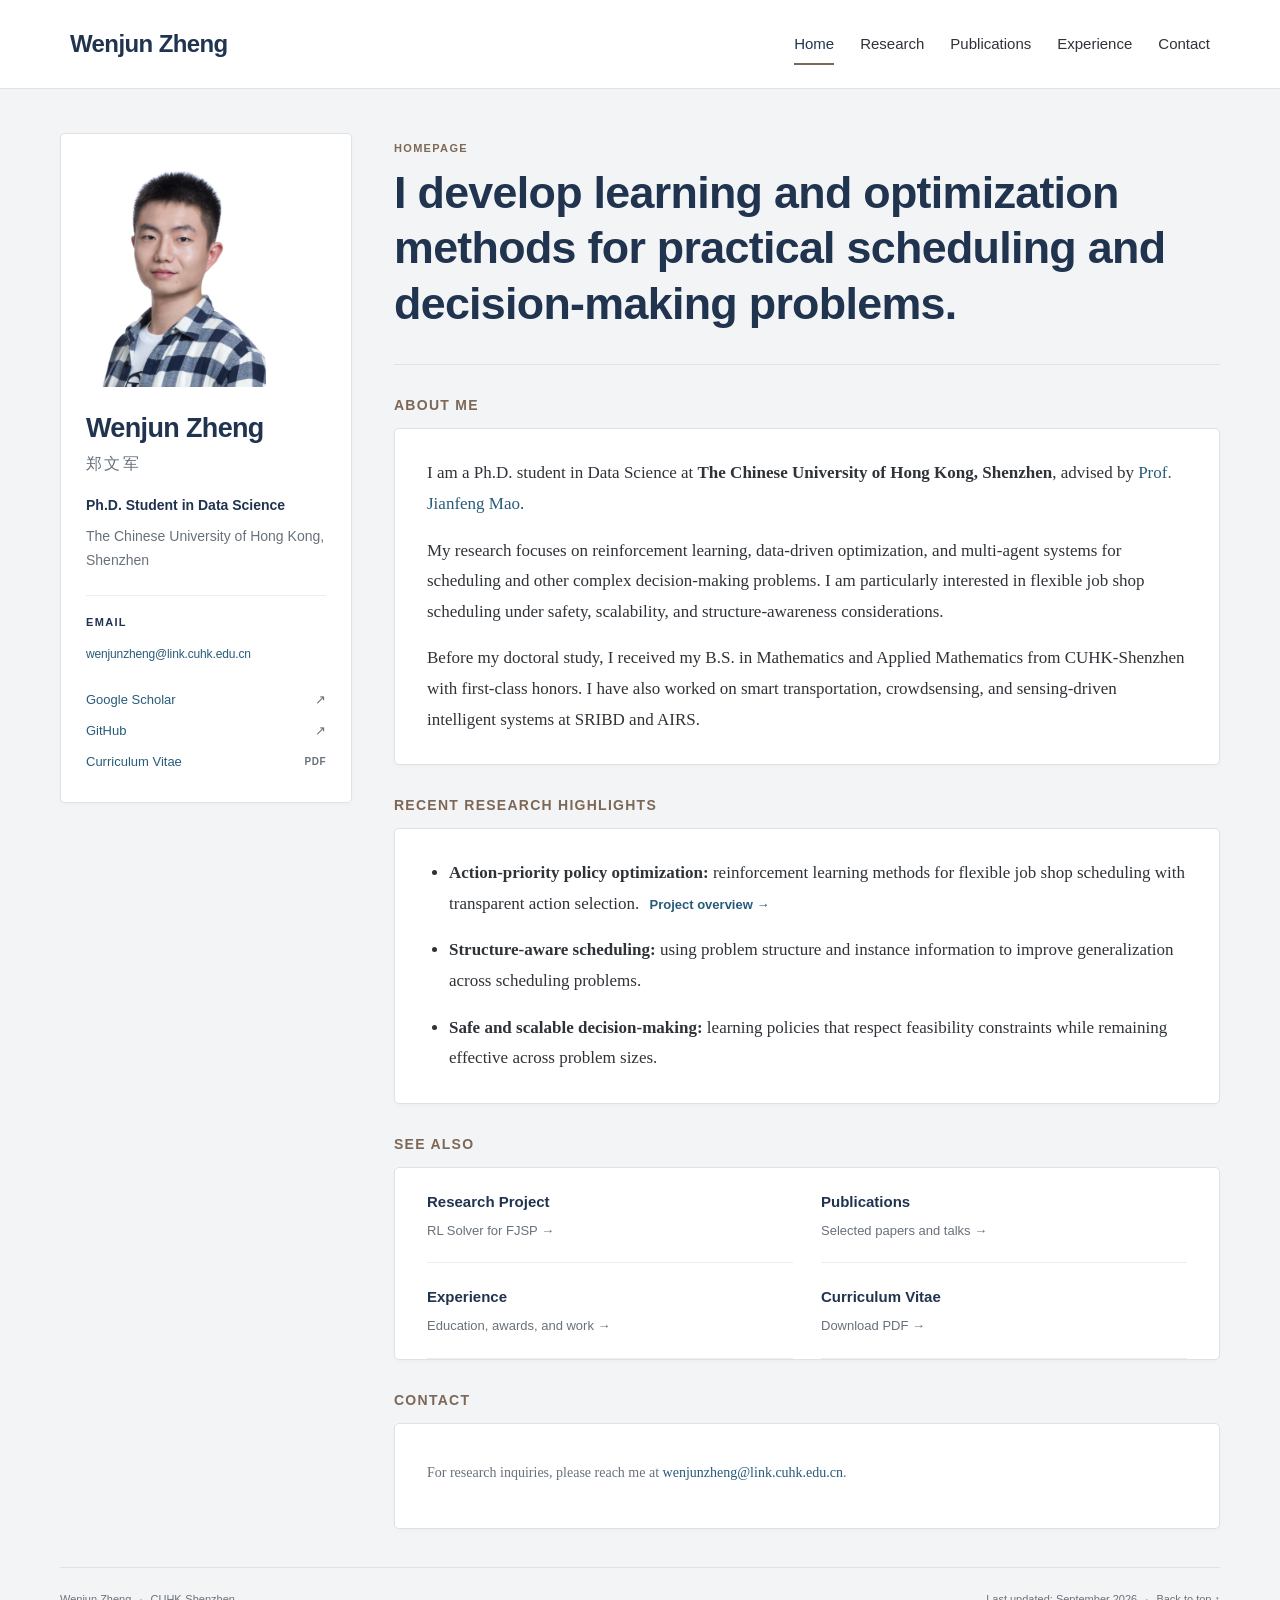
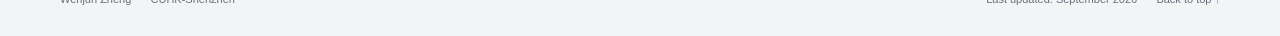
==== commit e7004875: "Streamline homepage with dedicated publication and experience pages" ====
--- a/index.html
+++ b/index.html
@@ -4,9 +4,9 @@
   <meta charset="UTF-8">
   <meta name="viewport" content="width=device-width, initial-scale=1.0">
   <meta name="description" content="Wenjun Zheng — Ph.D. student in Data Science at CUHK-Shenzhen, researching reinforcement learning, scheduling, and data-driven optimization.">
-  <meta name="theme-color" content="#f6f6f4">
+  <meta name="theme-color" content="#f4f5f6">
   <title>Wenjun Zheng | CUHK-Shenzhen</title>
-  <link rel="stylesheet" href="styles.css?v=20260928">
+  <link rel="stylesheet" href="styles.css?v=20260928b">
 </head>
 <body class="homepage-page" id="top">
   <a class="skip-link" href="#main-content">Skip to content</a>
@@ -16,8 +16,8 @@
       <nav class="site-nav" aria-label="Primary navigation">
         <a href="index.html" aria-current="page">Home</a>
         <a href="project-apdpo.html">Research</a>
-        <a href="#publications">Publications</a>
-        <a href="#experience">Experience</a>
+        <a href="publications.html">Publications</a>
+        <a href="experience.html">Experience</a>
         <a href="#contact">Contact</a>
       </nav>
     </div>
@@ -27,12 +27,12 @@
     <div class="site-layout">
       <aside class="profile-card" aria-label="Profile">
         <div class="profile-summary">
-          <img class="profile-photo" src="assets/wenjun-zheng.jpg" alt="Portrait of Wenjun Zheng" width="168" height="210" fetchpriority="high">
+          <img class="profile-photo" src="assets/wenjun-zheng.jpg" alt="Portrait of Wenjun Zheng" width="180" height="225" fetchpriority="high">
           <div class="profile-identity">
             <h1 class="profile-name">Wenjun Zheng</h1>
             <p class="name-cn" lang="zh-CN">郑文军</p>
             <p class="profile-role">Ph.D. Student in Data Science</p>
-            <p class="profile-affiliation">The Chinese University of<br class="desktop-break"> Hong Kong, Shenzhen</p>
+            <p class="profile-affiliation">The Chinese University of Hong Kong, Shenzhen</p>
           </div>
         </div>
         <div class="profile-contact">
@@ -44,186 +44,48 @@
           <a href="https://github.com/SimpleBoyGuy" target="_blank" rel="noopener noreferrer">GitHub <span aria-hidden="true">↗</span></a>
           <a href="assets/Wenjun_Zheng_CV.pdf" target="_blank" rel="noopener noreferrer">Curriculum Vitae <span class="link-format">PDF</span></a>
         </nav>
-        <nav class="profile-contents" aria-label="On this page">
-          <p class="eyebrow">On this page</p>
-          <a href="#about">About</a>
-          <a href="#interests">Research interests</a>
-          <a href="#education">Education</a>
-          <a href="#honors">Honors &amp; awards</a>
-          <a href="#talks">Selected talks</a>
-        </nav>
       </aside>
 
       <main class="main-content" id="main-content" tabindex="-1">
+        <section class="home-intro" aria-labelledby="home-title">
+          <p class="eyebrow">Homepage</p>
+          <h1 id="home-title">I develop learning and optimization methods for practical scheduling and decision-making problems.</h1>
+        </section>
+
         <section class="content-section" id="about" aria-labelledby="about-title">
-          <h2 class="section-label" id="about-title">About</h2>
+          <h2 class="section-label" id="about-title">About Me</h2>
           <div class="card section-card">
-            <h3 class="card-title">Welcome to my homepage.</h3>
             <p>I am a Ph.D. student in Data Science at <strong>The Chinese University of Hong Kong, Shenzhen</strong>, advised by <a href="https://sds.cuhk.edu.cn/en/teacher/268" target="_blank" rel="noopener noreferrer">Prof. Jianfeng Mao</a>.</p>
-            <p>My recent work focuses on reinforcement learning for combinatorial optimization and scheduling, especially flexible job shop scheduling problems under <strong>safety</strong>, <strong>scalability</strong>, and <strong>structure-awareness</strong> considerations.</p>
-            <p>Before starting my doctoral study, I received my B.S. in Mathematics and Applied Mathematics from CUHK-Shenzhen with first-class honors. I have also worked on smart transportation, crowdsensing, and sensing-driven intelligent systems through research projects at the Shenzhen Research Institute of Big Data (SRIBD) and the Shenzhen Institute of Artificial Intelligence and Robotics for Society (AIRS).</p>
-            <p class="research-note">I am passionate about pursuing meaningful academic success and transforming that success into real-world impact. I hope to build research that is rigorous, original, and useful for practical decision-making and optimization problems.</p>
+            <p>My research focuses on reinforcement learning, data-driven optimization, and multi-agent systems for scheduling and other complex decision-making problems. I am particularly interested in flexible job shop scheduling under safety, scalability, and structure-awareness considerations.</p>
+            <p>Before my doctoral study, I received my B.S. in Mathematics and Applied Mathematics from CUHK-Shenzhen with first-class honors. I have also worked on smart transportation, crowdsensing, and sensing-driven intelligent systems at SRIBD and AIRS.</p>
           </div>
         </section>
 
-        <section class="content-section" id="interests" aria-labelledby="interests-title">
-          <h2 class="section-label" id="interests-title">Research Interests</h2>
+        <section class="content-section" id="highlights" aria-labelledby="highlights-title">
+          <h2 class="section-label" id="highlights-title">Recent Research Highlights</h2>
           <div class="card section-card">
-            <p>My research interests lie in reinforcement learning, data-driven and contextual optimization, and multi-agent systems, particularly for scheduling and other complex decision-making problems.</p>
-            <ul class="interest-list">
-              <li>Reinforcement Learning</li>
-              <li>Scheduling</li>
-              <li>Contextual &amp; Data-Driven Optimization</li>
-              <li>Multi-Agent Systems</li>
-            </ul>
-            <article class="featured-project">
-              <a class="project-thumbnail" href="project-apdpo.html" aria-label="Explore the RL Solver for FJSP research project">
-                <img src="assets/framework.webp" alt="State encoding, action-priority policy, and schedule evaluation in the RL solver" width="1800" height="1005" loading="lazy" decoding="async">
-              </a>
-              <div>
-                <p class="eyebrow">Featured Project</p>
-                <h3><a href="project-apdpo.html">RL Solver for FJSP</a></h3>
-                <p>Reinforcement learning for flexible job shop scheduling, with an emphasis on solution quality, decision transparency, and computational efficiency.</p>
-                <div class="text-links">
-                  <a href="project-apdpo.html">Explore project <span aria-hidden="true">→</span></a>
-                  <a href="assets/APDPO_CDC2025.pdf" target="_blank" rel="noopener noreferrer">Paper <span class="link-format">PDF</span></a>
-                </div>
-              </div>
-            </article>
-          </div>
-        </section>
-
-        <section class="content-section" id="publications" aria-labelledby="publications-title">
-          <div class="section-heading">
-            <h2 class="section-label" id="publications-title">Selected Publications</h2>
-            <a class="section-link" href="https://scholar.google.com/citations?user=0Aq3UvAAAAAJ&amp;hl=zh-CN" target="_blank" rel="noopener noreferrer">Google Scholar <span aria-hidden="true">↗</span></a>
-          </div>
-          <div class="card section-card publication-list">
-            <article class="publication">
-              <h3 class="pub-title">Action-Priority Driven Policy Optimization via Gradient-Free Updates for Flexible Job Shop Problem</h3>
-              <p class="pub-authors"><strong>W. Zheng</strong>, W. Cai, Z. Wang, and J. Mao.</p>
-              <p class="pub-venue">Under review at <em>IEEE Transactions on Automatic Control</em>.</p>
-            </article>
-            <article class="publication">
-              <h3 class="pub-title">SPARK-RL: A Structure-Knowledge-Aware Reinforcement Learning Framework for the Flexible Job Shop Scheduling Problem</h3>
-              <p class="pub-authors"><strong>W. Zheng</strong>, W. Cai, C. Li, and J. Mao.</p>
-              <p class="pub-venue">Under review at <em>Operations Research</em>.</p>
-            </article>
-            <article class="publication">
-              <h3 class="pub-title">WARP-RL: Instance-Space Warping Reinforcement Learning for Flexible Job Shop Scheduling</h3>
-              <p class="pub-authors"><strong>W. Zheng</strong>, W. Cai, and J. Mao.</p>
-              <p class="pub-venue">Under review at <em>IEEE Transactions on Industrial Informatics</em>.</p>
-            </article>
-            <article class="publication">
-              <h3 class="pub-title">Extended Invalid Action Mask: Training-Time Size-Agnostic Safe Reinforcement Learning for Flexible Job Shop Scheduling Problems</h3>
-              <p class="pub-authors">W. Cai, <strong>W. Zheng</strong>, Z. Wang, Y. Chen, and J. Mao.</p>
-              <p class="pub-venue"><em>CASE</em>, 2025.</p>
-            </article>
-            <article class="publication">
-              <h3 class="pub-title"><a href="project-apdpo.html">Action-Priority Driven Policy Optimization for Flexible Job Shop Scheduling Problem</a></h3>
-              <p class="pub-authors"><strong>W. Zheng</strong>, W. Cai, W. Qu, and J. Mao.</p>
-              <p class="pub-venue">Accepted at the <em>2025 IEEE Conference on Decision and Control</em>.</p>
-              <div class="text-links pub-links">
-                <a href="assets/APDPO_CDC2025.pdf" target="_blank" rel="noopener noreferrer">Paper <span class="link-format">PDF</span></a>
-                <a href="project-apdpo.html">Project <span aria-hidden="true">→</span></a>
-              </div>
-            </article>
-            <article class="publication">
-              <h3 class="pub-title">Hypergraph-Assisted Communicative Multi-Agent Reinforcement Learning for Coordinated Air Traffic Flow Management in Multi-Airport Systems</h3>
-              <p class="pub-authors">W. Qu, <strong>W. Zheng</strong>, L. Wang, and J. Mao.</p>
-              <p class="pub-venue">Under review at <em>IEEE Transactions on Automation Science and Engineering</em>.</p>
-            </article>
-            <article class="publication">
-              <h3 class="pub-title">Crowdsense Roadside Parking Spaces With Dynamic Gap Reduction Algorithm</h3>
-              <p class="pub-authors"><strong>W. Zheng</strong>, Z. Shi, Q. Ou, and R. Liao.</p>
-              <p class="pub-venue"><em>IEEE Internet of Things Journal</em>, 2024.</p>
-            </article>
-          </div>
-        </section>
-
-        <section class="content-section" id="education" aria-labelledby="education-title">
-          <h2 class="section-label" id="education-title">Education</h2>
-          <div class="card section-card entry-list">
-            <article class="entry">
-              <div class="entry-heading"><h3>Ph.D. in Data Science</h3><p class="entry-date">Sep 2022 – Present</p></div>
-              <p class="entry-affiliation">The Chinese University of Hong Kong, Shenzhen</p>
-              <p>Completed seven doctoral courses with six A grades and one A-.</p>
-            </article>
-            <article class="entry">
-              <div class="entry-heading"><h3>B.S. in Mathematics and Applied Mathematics</h3><p class="entry-date">Aug 2018 – Jun 2022</p></div>
-              <p class="entry-affiliation">The Chinese University of Hong Kong, Shenzhen</p>
-              <p>First-class honors, major GPA 3.909/4.000.</p>
-            </article>
-          </div>
-        </section>
-
-        <section class="content-section" id="experience" aria-labelledby="experience-title">
-          <h2 class="section-label" id="experience-title">Experience</h2>
-          <div class="card section-card entry-list">
-            <article class="entry">
-              <h3>Algorithm Development for EMU Maintenance Scheduling at Chengdu Railway Bureau</h3>
-              <p class="entry-affiliation">Research Project <span class="meta-separator">·</span> Apr 2023 – Oct 2023</p>
-              <p>Developed a modular discrete-event dynamic system framework for large-scale EMU maintenance scheduling, modeling hierarchical operations, workstation allocation, operation intervals, and track first-in-last-out constraints to support robust scheduling under evolving project requirements.</p>
-            </article>
-            <article class="entry">
-              <h3>Research Project on Intelligent Decision-Making and Scheduling Optimization for Subcontracting Operations</h3>
-              <p class="entry-affiliation">Industry Collaboration Project <span class="meta-separator">·</span> Sep 2022 – Sep 2024</p>
-              <p>Worked on data-driven evaluation, business evolution analysis, and intelligent scheduling optimization for Huawei subcontracting operations, with emphasis on anomaly diagnosis, service evaluation and deduction, and distributed and centralized delivery scheduling.</p>
-            </article>
-            <article class="entry">
-              <h3>Research Assistant as a Ph.D. Student</h3>
-              <p class="entry-affiliation">Shenzhen Research Institute of Big Data <span class="meta-separator">·</span> Jun 2023 – Present</p>
-              <p>Built a simulation platform for multi-mode resource-constrained project scheduling problems.</p>
-            </article>
-            <article class="entry">
-              <h3>Research Assistant</h3>
-              <p class="entry-affiliation">Shenzhen Institute of Artificial Intelligence and Robotics for Society <span class="meta-separator">·</span> Jun 2021 – Mar 2022</p>
-              <p>Worked on graph neural networks, MCMC-based modeling, and robotics-related investigation tasks.</p>
-            </article>
-            <article class="entry">
-              <h3>Research Assistant as an Undergraduate</h3>
-              <p class="entry-affiliation">Shenzhen Research Institute of Big Data <span class="meta-separator">·</span> Jun 2019 – Jun 2021</p>
-              <p>Studied roadside parking detection, crowdsensing, and multi-sensor smart city applications.</p>
-            </article>
-          </div>
-        </section>
-
-        <section class="content-section" id="honors" aria-labelledby="honors-title">
-          <h2 class="section-label" id="honors-title">Honors &amp; Awards</h2>
-          <div class="card section-card">
-            <ul class="dated-list">
-              <li><span>First Prize, Greater Bay Area Graduate Research Forum</span><span class="list-date">2025</span></li>
-              <li><span>Silver Class, SRIBD Ph.D. Fellowship</span><span class="list-date">2023</span></li>
-              <li><span>Dean's List, CUHK-Shenzhen</span><span class="list-date">2018–2021</span></li>
-              <li><span>Undergraduate Research Award</span><span class="list-date">2019 &amp; 2020</span></li>
-              <li><span>H.L. TU Scholarship, Top 2%</span><span class="list-date">2018</span></li>
+            <ul class="highlight-list">
+              <li><strong>Action-priority policy optimization:</strong> reinforcement learning methods for flexible job shop scheduling with transparent action selection. <a href="project-apdpo.html">Project overview →</a></li>
+              <li><strong>Structure-aware scheduling:</strong> using problem structure and instance information to improve generalization across scheduling problems.</li>
+              <li><strong>Safe and scalable decision-making:</strong> learning policies that respect feasibility constraints while remaining effective across problem sizes.</li>
             </ul>
           </div>
         </section>
 
-        <section class="content-section" id="talks" aria-labelledby="talks-title">
-          <h2 class="section-label" id="talks-title">Selected Talks</h2>
-          <div class="card section-card entry-list">
-            <article class="entry">
-              <h3>Action-Priority Driven Policy Optimization for Flexible Job Shop Scheduling Problem</h3>
-              <p class="entry-affiliation">IEEE CDC 2025 <span class="meta-separator">·</span> Rio de Janeiro</p>
-            </article>
-            <article class="entry">
-              <h3>R-N Algorithm for Crowdsensing On-street Parking Spaces</h3>
-              <p class="entry-affiliation">IWCMC 2021 <span class="meta-separator">·</span> Harbin</p>
-            </article>
-            <article class="entry">
-              <h3>An Analytical Model for Crowdsensing On-street Parking Spaces</h3>
-              <p class="entry-affiliation">IINTEC 2019 <span class="meta-separator">·</span> Tunisia</p>
-            </article>
+        <section class="content-section" id="see-also" aria-labelledby="see-also-title">
+          <h2 class="section-label" id="see-also-title">See Also</h2>
+          <div class="card section-card see-also-grid">
+            <a class="see-also-item" href="project-apdpo.html"><strong>Research Project</strong><span>RL Solver for FJSP →</span></a>
+            <a class="see-also-item" href="publications.html"><strong>Publications</strong><span>Selected papers and talks →</span></a>
+            <a class="see-also-item" href="experience.html"><strong>Experience</strong><span>Education, awards, and work →</span></a>
+            <a class="see-also-item" href="assets/Wenjun_Zheng_CV.pdf" target="_blank" rel="noopener noreferrer"><strong>Curriculum Vitae</strong><span>Download PDF →</span></a>
           </div>
         </section>
 
         <section class="content-section" id="contact" aria-labelledby="contact-title">
           <h2 class="section-label" id="contact-title">Contact</h2>
           <div class="card section-card contact-card">
-            <div><h3>The Chinese University of Hong Kong, Shenzhen</h3><p>For research inquiries, please reach me by email.</p></div>
-            <a class="email-link" href="mailto:wenjunzheng@link.cuhk.edu.cn">wenjunzheng@link.cuhk.edu.cn <span aria-hidden="true">↗</span></a>
+            <p>For research inquiries, please reach me at <a class="email-link" href="mailto:wenjunzheng@link.cuhk.edu.cn">wenjunzheng@link.cuhk.edu.cn</a>.</p>
           </div>
         </section>
       </main>
--- a/styles.css
+++ b/styles.css
@@ -1,21 +1,21 @@
 :root {
   color-scheme: light;
-  --background: #f6f6f4;
+  --background: #f3f4f5;
   --paper: #ffffff;
-  --text: #303338;
-  --heading: #25374c;
-  --muted: #626871;
-  --accent: #956827;
-  --link: #2b617a;
-  --line: #e0e3e5;
-  --soft-line: #eeefef;
+  --text: #2f3338;
+  --heading: #20334f;
+  --muted: #68717b;
+  --accent: #7d6858;
+  --link: #285c78;
+  --line: #dfe2e5;
+  --soft-line: #ebedef;
   --sans: -apple-system, BlinkMacSystemFont, "Segoe UI", Arial, "Microsoft YaHei", sans-serif;
   --serif: Charter, "Bitstream Charter", "Sitka Text", Cambria, Georgia, serif;
 }
 
 * { box-sizing: border-box; }
 html { scroll-behavior: smooth; scroll-padding-top: 24px; }
-body { margin: 0; background: var(--background); color: var(--text); font: 16px/1.75 var(--serif); }
+body { margin: 0; background: var(--background); color: var(--text); font: 17px/1.8 var(--serif); }
 img { display: block; max-width: 100%; }
 a { color: var(--link); text-decoration: none; text-underline-offset: 3px; }
 a:hover { text-decoration: underline; }
@@ -39,13 +39,13 @@
 .site-nav { display: flex; flex-wrap: wrap; align-items: center; gap: 8px 26px; font: 500 15px/1.5 var(--sans); }
 .site-nav a { padding: 10px 0 8px; color: var(--text); border-bottom: 2px solid transparent; }
 .site-nav a:hover, .site-nav a[aria-current="page"] { color: var(--heading); border-bottom-color: var(--accent); text-decoration: none; }
-.page-shell { width: min(1140px, calc(100% - 64px)); margin: 0 auto; padding: 42px 0 24px; }
-.site-layout { display: grid; grid-template-columns: 268px minmax(0, 1fr); gap: 38px; align-items: start; }
+.page-shell { width: min(1160px, calc(100% - 64px)); margin: 0 auto; padding: 44px 0 26px; }
+.site-layout { display: grid; grid-template-columns: 292px minmax(0, 1fr); gap: 42px; align-items: start; }
 .main-content { min-width: 0; }
 .card, .profile-card { background: var(--paper); border: 1px solid var(--line); border-radius: 5px; box-shadow: 0 2px 5px rgba(25, 39, 52, .025); }
-.profile-card { padding: 26px 23px; position: sticky; top: 28px; font-family: var(--sans); }
-.profile-photo { width: 168px; height: 210px; object-fit: cover; object-position: center 28%; border-radius: 3px; margin-bottom: 21px; }
-.profile-name { font-size: 25px; letter-spacing: -.65px; font-weight: 700; }
+.profile-card { padding: 28px 25px; position: sticky; top: 28px; font-family: var(--sans); }
+.profile-photo { width: 180px; height: 225px; object-fit: cover; object-position: center 28%; border-radius: 3px; margin-bottom: 23px; }
+.profile-name { font-size: 27px; letter-spacing: -.65px; font-weight: 700; }
 .name-cn { margin: 2px 0 15px; font-size: 16px; color: var(--muted); letter-spacing: .15em; }
 .profile-role { margin-bottom: 9px; font-size: 14px; line-height: 1.6; color: var(--heading); font-weight: 600; }
 .profile-affiliation { color: var(--muted); font-size: 14px; line-height: 1.7; }
@@ -64,7 +64,17 @@
 
 .content-section + .content-section { margin-top: 30px; }
 .section-label { font: 700 14px/1.5 var(--sans); letter-spacing: .09em; color: var(--accent); text-transform: uppercase; margin: 0 0 12px; }
-.section-card { padding: 26px 30px; }
+.section-card { padding: 29px 32px; }
+.home-intro { padding: 7px 0 32px; border-bottom: 1px solid var(--line); }
+.home-intro h1 { max-width: 780px; color: var(--heading); font: 600 clamp(2rem, 4vw, 2.8rem)/1.25 var(--sans); letter-spacing: -.7px; }
+.home-intro + .content-section { margin-top: 30px; }
+.highlight-list { margin: 0; padding-left: 22px; }
+.highlight-list li + li { margin-top: 16px; }
+.highlight-list a { margin-left: 6px; font: 600 13px/1.6 var(--sans); }
+.see-also-grid { display: grid; grid-template-columns: 1fr 1fr; gap: 0 28px; padding-top: 0; padding-bottom: 0; }
+.see-also-item { display: flex; flex-direction: column; gap: 4px; padding: 20px 0; border-bottom: 1px solid var(--soft-line); font-family: var(--sans); }
+.see-also-item strong { color: var(--heading); font-size: 15px; }
+.see-also-item span { color: var(--muted); font-size: 13px; }
 .card-title { font-size: 22px; font-weight: 650; margin-bottom: 15px; letter-spacing: -.4px; }
 .research-note { margin-top: 22px; border-left: 2px solid #bda578; padding: 2px 0 2px 17px; font-style: italic; color: var(--muted); font-size: 15px; }
 .interest-list { list-style: none; padding: 0; margin: 19px 0 25px; display: grid; grid-template-columns: 1fr 1fr; gap: 12px 24px; color: var(--heading); font: 500 13px/1.55 var(--sans); }
@@ -133,10 +143,10 @@
 }
 
 @media (max-width: 1000px) {
-  .site-layout { grid-template-columns: 240px minmax(0, 1fr); gap: 28px; }
+  .site-layout { grid-template-columns: 252px minmax(0, 1fr); gap: 30px; }
   .profile-card { padding: 23px 20px; }
   .profile-contact .email-link { font-size: 11px; }
-  .section-card { padding: 24px; }
+  .section-card { padding: 26px; }
   .site-nav { gap: 8px 20px; }
   .featured-project { grid-template-columns: 1fr; gap: 20px; }
   .project-thumbnail { max-width: 320px; }
@@ -147,7 +157,7 @@
   .site-layout { grid-template-columns: minmax(0, 1fr); gap: 30px; }
   .profile-card { position: static; padding: 25px; display: grid; grid-template-columns: minmax(0, 1fr) auto; column-gap: 26px; }
   .profile-summary { grid-column: 1 / -1; display: flex; align-items: center; gap: 25px; }
-  .profile-photo { width: 120px; height: 150px; margin-bottom: 0; }
+  .profile-photo { width: 132px; height: 165px; margin-bottom: 0; }
   .profile-name { font-size: 26px; }
   .profile-role { margin-bottom: 5px; }
   .profile-affiliation { margin: 0; }
@@ -164,7 +174,7 @@
 }
 
 @media (max-width: 540px) {
-  body { font-size: 15px; line-height: 1.8; }
+  body { font-size: 16px; line-height: 1.8; }
   .header-inner, .page-shell { width: calc(100% - 32px); }
   .page-shell { padding-top: 24px; }
   .site-name { font-size: 23px; }
@@ -186,6 +196,7 @@
   .content-section + .content-section { margin-top: 25px; }
   .research-note { font-size: 14px; padding-left: 13px; }
   .interest-list { grid-template-columns: 1fr; gap: 12px; }
+  .see-also-grid { grid-template-columns: 1fr; }
   .featured-project { grid-template-columns: 1fr; }
   .project-thumbnail { max-width: 100%; }
   .pub-title { font-size: 15px; }
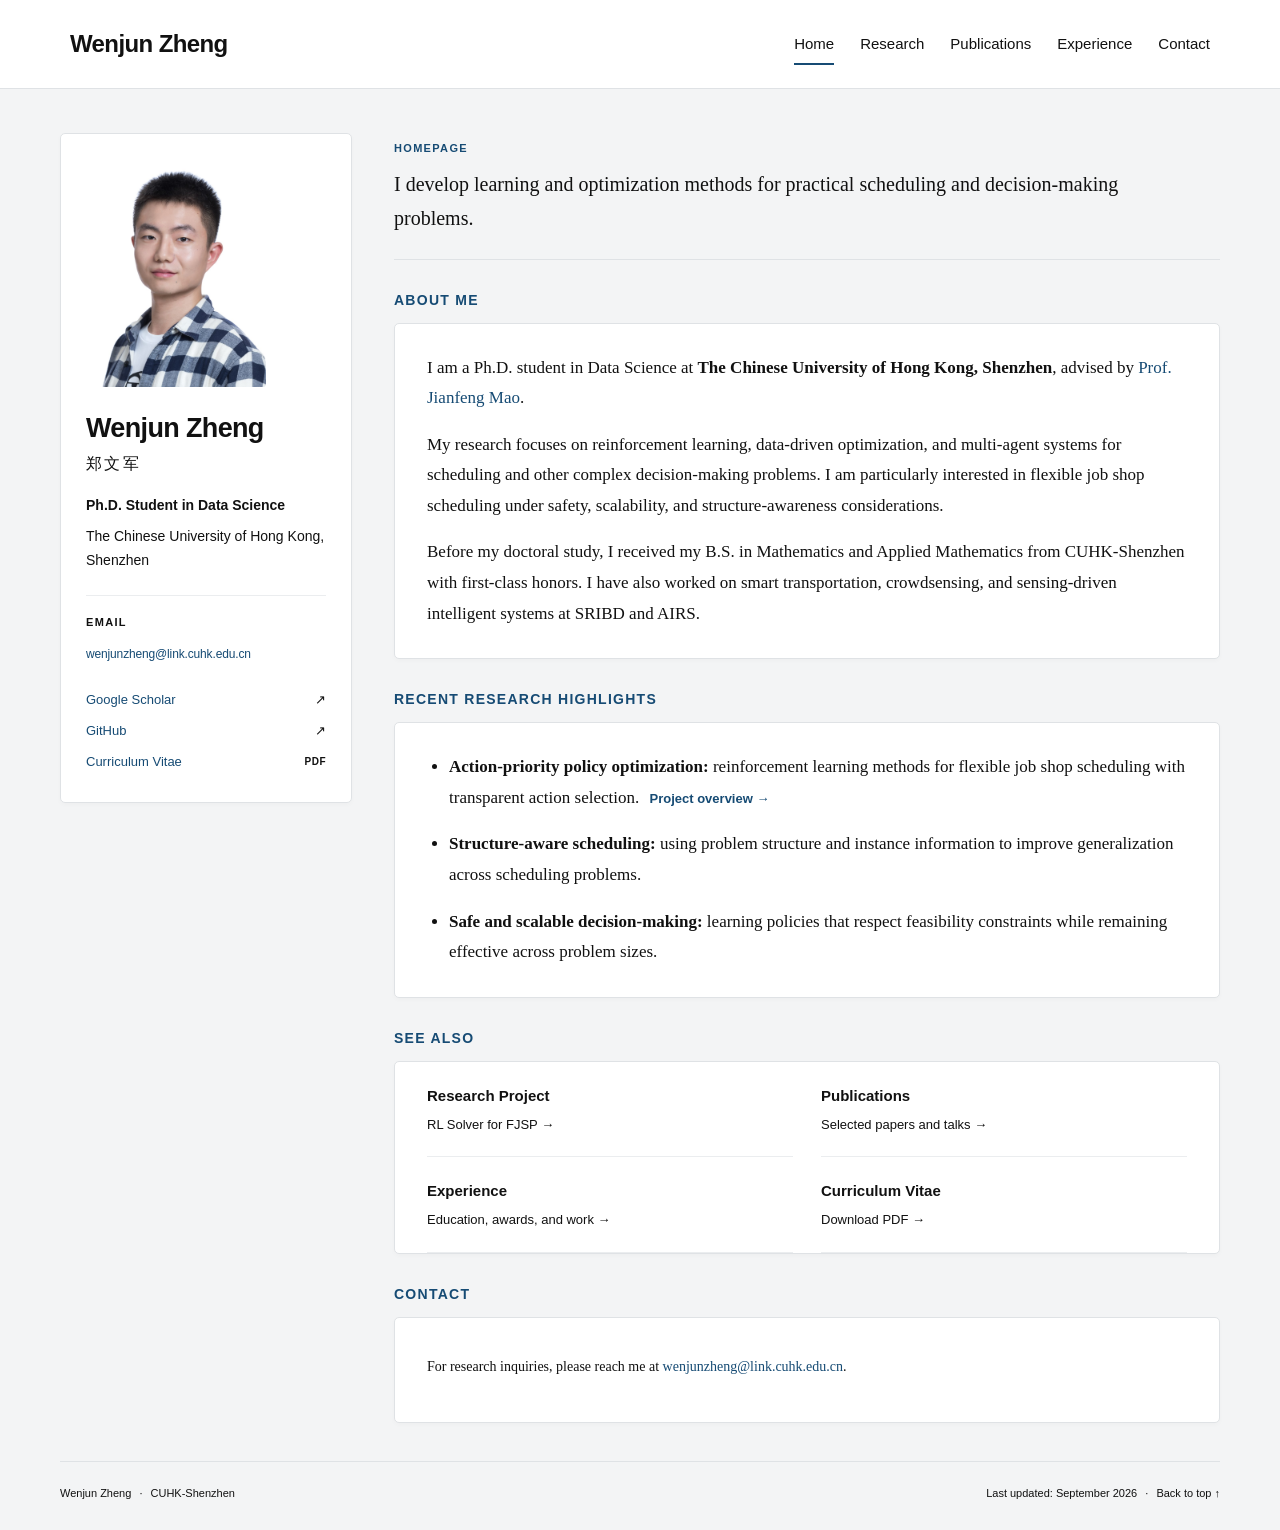
==== commit 60a8d79a: "Use dark text and simplify homepage introduction typography" ====
--- a/index.html
+++ b/index.html
@@ -6,7 +6,7 @@
   <meta name="description" content="Wenjun Zheng — Ph.D. student in Data Science at CUHK-Shenzhen, researching reinforcement learning, scheduling, and data-driven optimization.">
   <meta name="theme-color" content="#f4f5f6">
   <title>Wenjun Zheng | CUHK-Shenzhen</title>
-  <link rel="stylesheet" href="styles.css?v=20260928b">
+  <link rel="stylesheet" href="styles.css?v=20260929">
 </head>
 <body class="homepage-page" id="top">
   <a class="skip-link" href="#main-content">Skip to content</a>
@@ -47,9 +47,9 @@
       </aside>
 
       <main class="main-content" id="main-content" tabindex="-1">
-        <section class="home-intro" aria-labelledby="home-title">
-          <p class="eyebrow">Homepage</p>
-          <h1 id="home-title">I develop learning and optimization methods for practical scheduling and decision-making problems.</h1>
+        <section class="home-intro homepage-intro" aria-labelledby="home-title">
+          <h2 class="eyebrow" id="home-title">Homepage</h2>
+          <p class="homepage-summary">I develop learning and optimization methods for practical scheduling and decision-making problems.</p>
         </section>
 
         <section class="content-section" id="about" aria-labelledby="about-title">
--- a/styles.css
+++ b/styles.css
@@ -2,11 +2,11 @@
   color-scheme: light;
   --background: #f3f4f5;
   --paper: #ffffff;
-  --text: #2f3338;
-  --heading: #20334f;
-  --muted: #68717b;
-  --accent: #7d6858;
-  --link: #285c78;
+  --text: #111111;
+  --heading: #111111;
+  --muted: var(--text);
+  --accent: #164b74;
+  --link: #164b74;
   --line: #dfe2e5;
   --soft-line: #ebedef;
   --sans: -apple-system, BlinkMacSystemFont, "Segoe UI", Arial, "Microsoft YaHei", sans-serif;
@@ -67,6 +67,8 @@
 .section-card { padding: 29px 32px; }
 .home-intro { padding: 7px 0 32px; border-bottom: 1px solid var(--line); }
 .home-intro h1 { max-width: 780px; color: var(--heading); font: 600 clamp(2rem, 4vw, 2.8rem)/1.25 var(--sans); letter-spacing: -.7px; }
+.homepage-intro { padding: 7px 0 24px; }
+.homepage-summary { max-width: 38em; margin: 10px 0 0; font: 400 20px/1.7 var(--serif); color: var(--text); }
 .home-intro + .content-section { margin-top: 30px; }
 .highlight-list { margin: 0; padding-left: 22px; }
 .highlight-list li + li { margin-top: 16px; }
@@ -104,7 +106,7 @@
 .entry-heading { display: flex; flex-wrap: wrap; justify-content: space-between; align-items: baseline; gap: 5px 18px; }
 .entry-heading h3 { flex: 1 1 270px; }
 .entry-heading .entry-date { color: var(--muted); font: 400 12px/1.8 var(--sans); margin: 0; white-space: nowrap; }
-.meta-separator { padding: 0 5px; color: #999; }
+.meta-separator { padding: 0 5px; color: inherit; }
 .dated-list { list-style: none; margin: 0; padding: 0; font-size: 14px; }
 .dated-list li { display: flex; justify-content: space-between; gap: 10px 28px; align-items: baseline; }
 .dated-list li + li { border-top: 1px solid var(--soft-line); margin-top: 11px; padding-top: 11px; }
@@ -191,6 +193,7 @@
   .profile-contents { gap: 7px 17px; }
   .section-card, .project-intro { padding: 21px 20px; }
   .section-label { font-size: 12px; }
+  .homepage-summary { font-size: 18px; }
   .section-heading { row-gap: 6px; }
   .card-title { font-size: 20px; }
   .content-section + .content-section { margin-top: 25px; }
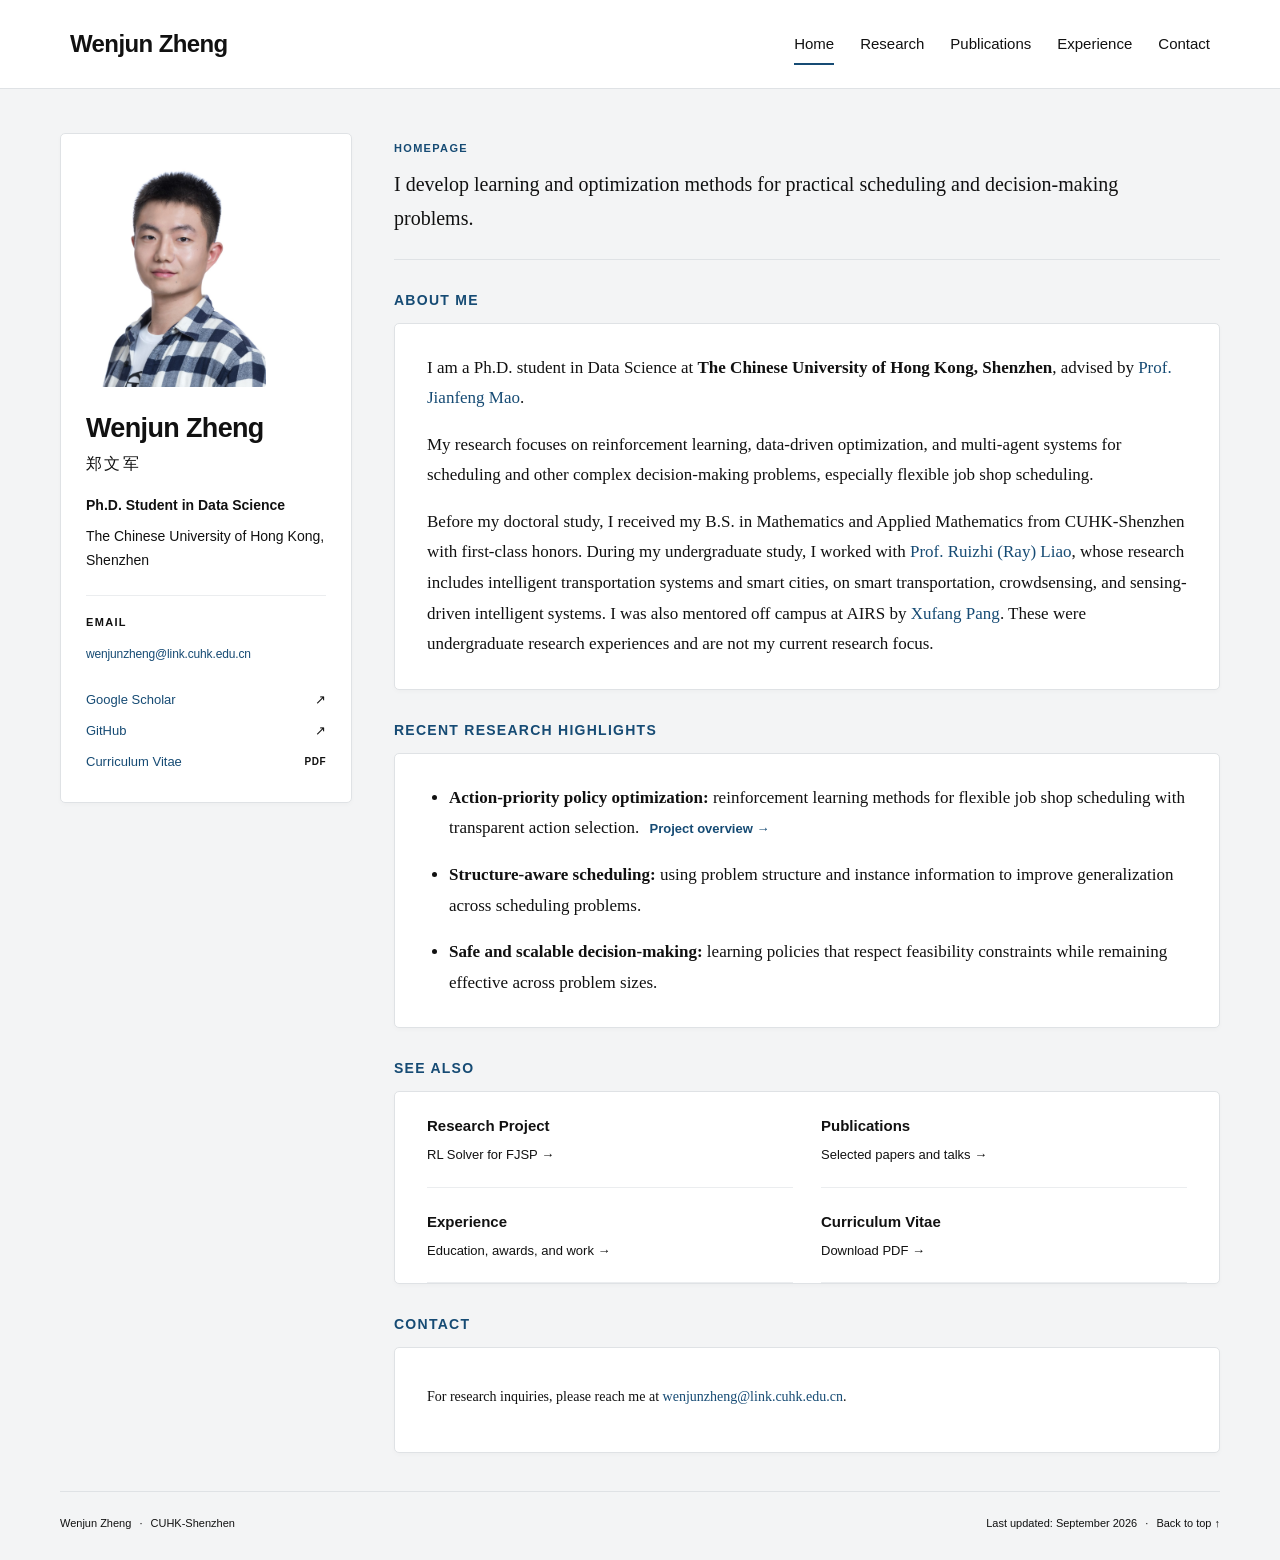
==== commit 9774b83c: "Clarify current research and undergraduate mentorship" ====
--- a/index.html
+++ b/index.html
@@ -56,8 +56,8 @@
           <h2 class="section-label" id="about-title">About Me</h2>
           <div class="card section-card">
             <p>I am a Ph.D. student in Data Science at <strong>The Chinese University of Hong Kong, Shenzhen</strong>, advised by <a href="https://sds.cuhk.edu.cn/en/teacher/268" target="_blank" rel="noopener noreferrer">Prof. Jianfeng Mao</a>.</p>
-            <p>My research focuses on reinforcement learning, data-driven optimization, and multi-agent systems for scheduling and other complex decision-making problems. I am particularly interested in flexible job shop scheduling under safety, scalability, and structure-awareness considerations.</p>
-            <p>Before my doctoral study, I received my B.S. in Mathematics and Applied Mathematics from CUHK-Shenzhen with first-class honors. I have also worked on smart transportation, crowdsensing, and sensing-driven intelligent systems at SRIBD and AIRS.</p>
+            <p>My research focuses on reinforcement learning, data-driven optimization, and multi-agent systems for scheduling and other complex decision-making problems, especially flexible job shop scheduling.</p>
+            <p>Before my doctoral study, I received my B.S. in Mathematics and Applied Mathematics from CUHK-Shenzhen with first-class honors. During my undergraduate study, I worked with <a href="https://myweb.cuhk.edu.cn/rzliao/Home/Index" target="_blank" rel="noopener noreferrer">Prof. Ruizhi (Ray) Liao</a>, whose research includes intelligent transportation systems and smart cities, on smart transportation, crowdsensing, and sensing-driven intelligent systems. I was also mentored off campus at AIRS by <a href="https://www.linkedin.com/in/%E6%97%AD%E8%8A%B3-%E5%BA%9E-0b11aa93/?locale=en" target="_blank" rel="noopener noreferrer">Xufang Pang</a>. These were undergraduate research experiences and are not my current research focus.</p>
           </div>
         </section>
 
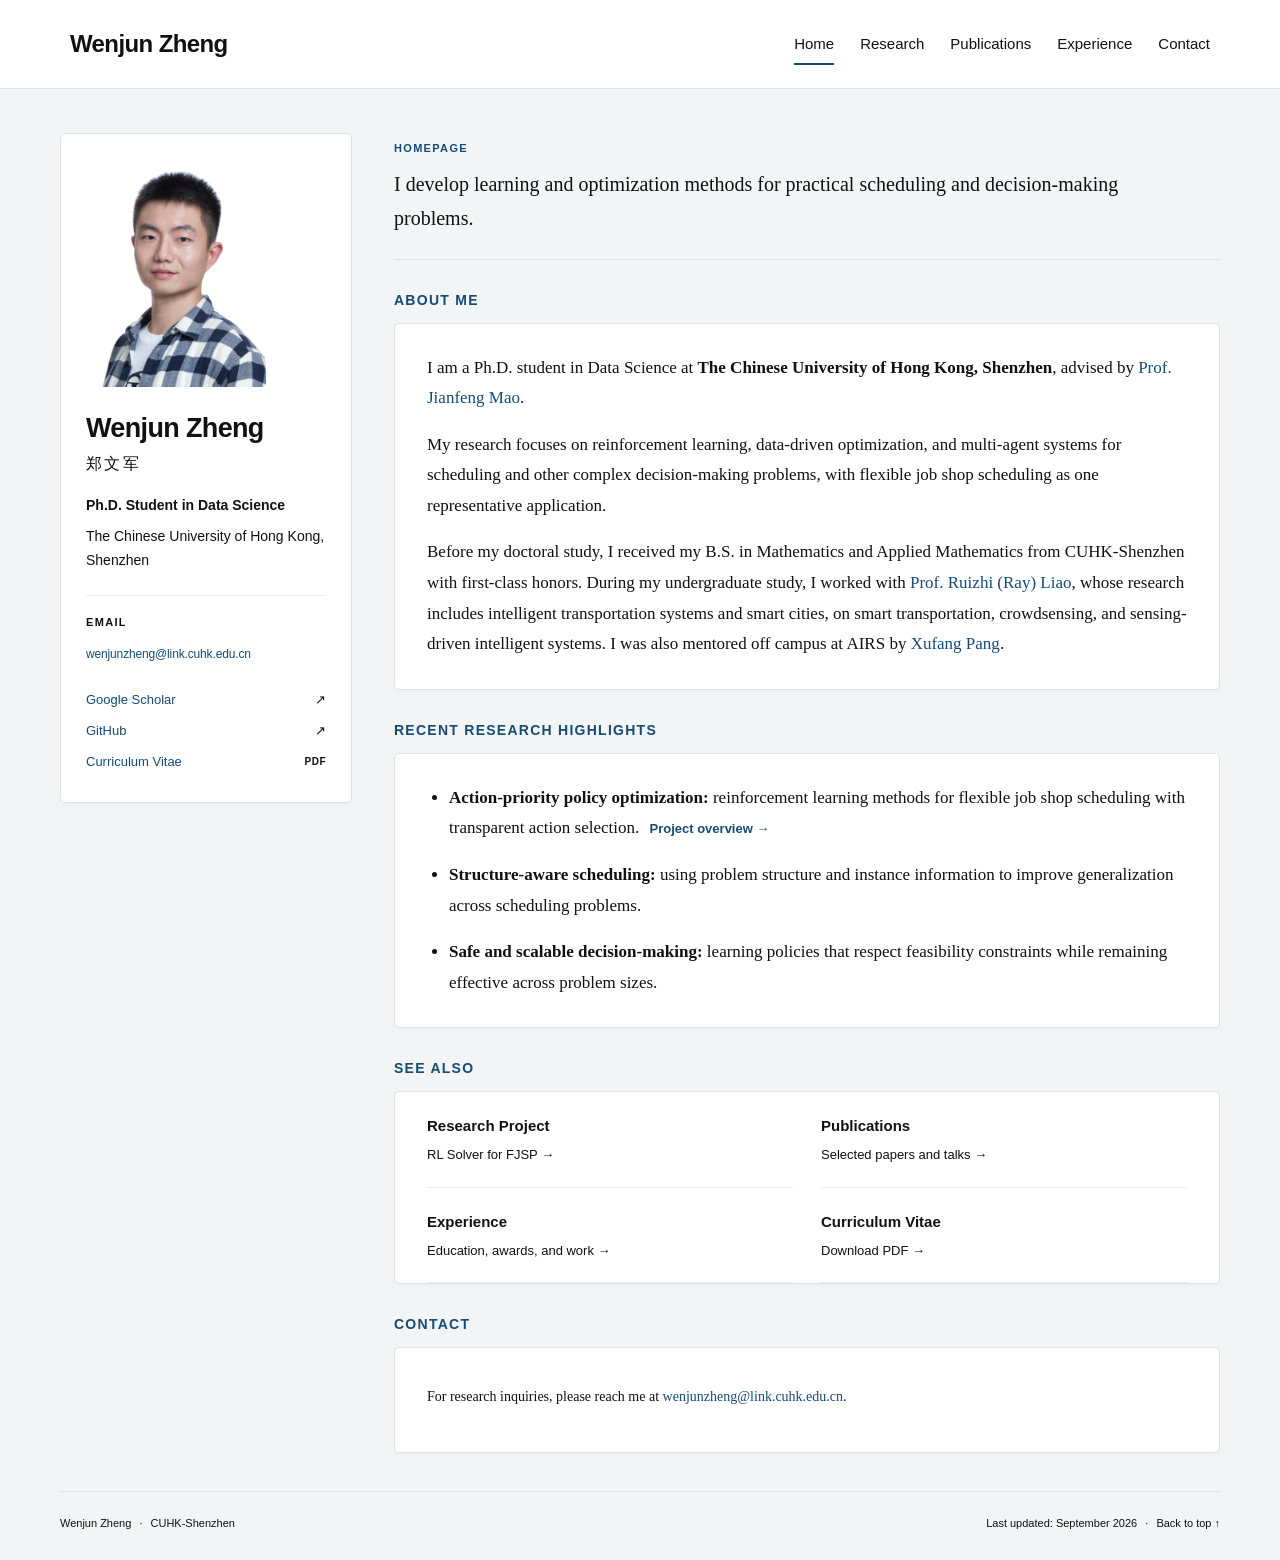
==== commit 1d045595: "Correct research scope and remove editorial explanation" ====
--- a/index.html
+++ b/index.html
@@ -56,8 +56,8 @@
           <h2 class="section-label" id="about-title">About Me</h2>
           <div class="card section-card">
             <p>I am a Ph.D. student in Data Science at <strong>The Chinese University of Hong Kong, Shenzhen</strong>, advised by <a href="https://sds.cuhk.edu.cn/en/teacher/268" target="_blank" rel="noopener noreferrer">Prof. Jianfeng Mao</a>.</p>
-            <p>My research focuses on reinforcement learning, data-driven optimization, and multi-agent systems for scheduling and other complex decision-making problems, especially flexible job shop scheduling.</p>
-            <p>Before my doctoral study, I received my B.S. in Mathematics and Applied Mathematics from CUHK-Shenzhen with first-class honors. During my undergraduate study, I worked with <a href="https://myweb.cuhk.edu.cn/rzliao/Home/Index" target="_blank" rel="noopener noreferrer">Prof. Ruizhi (Ray) Liao</a>, whose research includes intelligent transportation systems and smart cities, on smart transportation, crowdsensing, and sensing-driven intelligent systems. I was also mentored off campus at AIRS by <a href="https://www.linkedin.com/in/%E6%97%AD%E8%8A%B3-%E5%BA%9E-0b11aa93/?locale=en" target="_blank" rel="noopener noreferrer">Xufang Pang</a>. These were undergraduate research experiences and are not my current research focus.</p>
+            <p>My research focuses on reinforcement learning, data-driven optimization, and multi-agent systems for scheduling and other complex decision-making problems, with flexible job shop scheduling as one representative application.</p>
+            <p>Before my doctoral study, I received my B.S. in Mathematics and Applied Mathematics from CUHK-Shenzhen with first-class honors. During my undergraduate study, I worked with <a href="https://myweb.cuhk.edu.cn/rzliao/Home/Index" target="_blank" rel="noopener noreferrer">Prof. Ruizhi (Ray) Liao</a>, whose research includes intelligent transportation systems and smart cities, on smart transportation, crowdsensing, and sensing-driven intelligent systems. I was also mentored off campus at AIRS by <a href="https://www.linkedin.com/in/%E6%97%AD%E8%8A%B3-%E5%BA%9E-0b11aa93/?locale=en" target="_blank" rel="noopener noreferrer">Xufang Pang</a>.</p>
           </div>
         </section>
 
